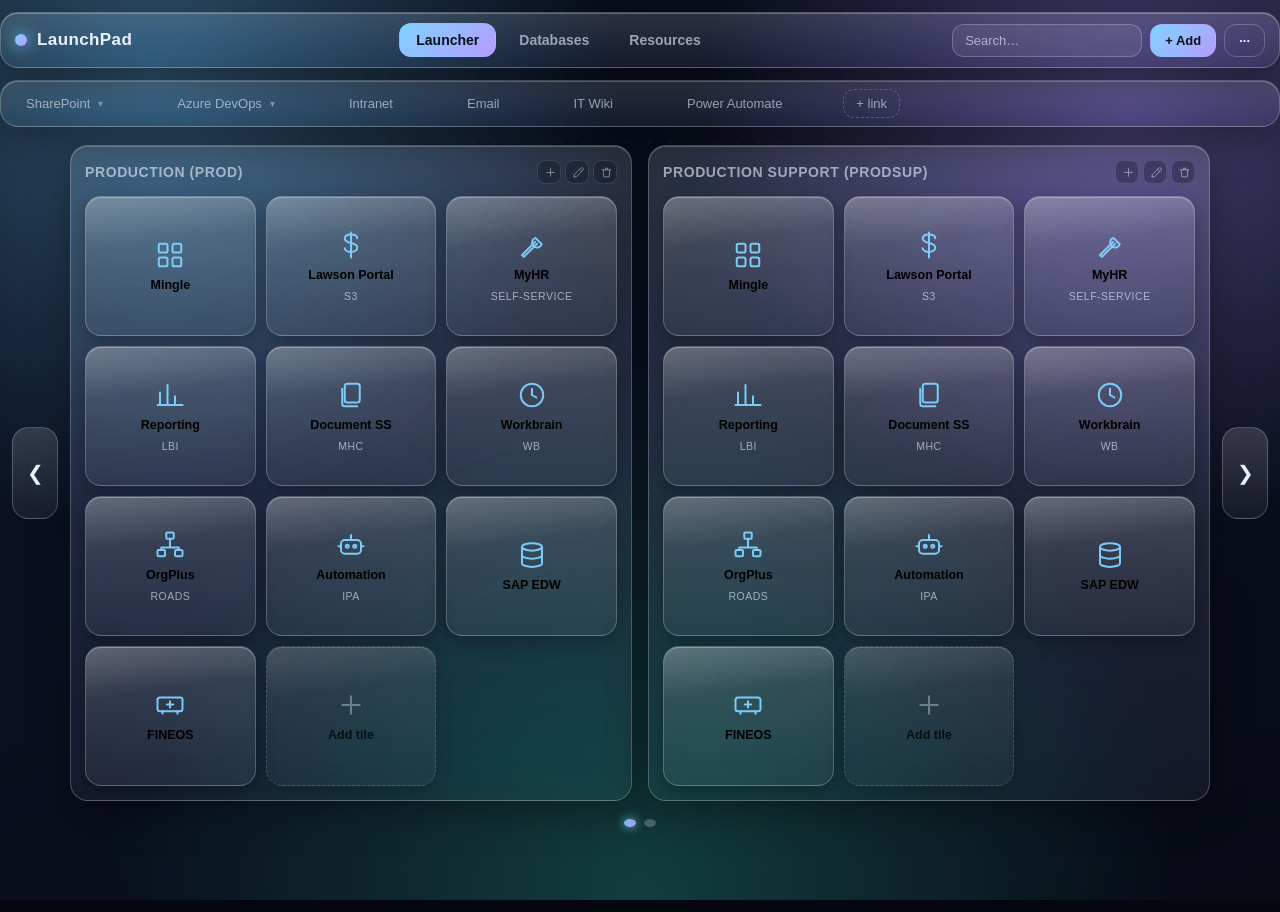
==== launchpad-standalone.html @ 6f6e684c "Fix tile edit moving tiles to PROD; sync state across tabs Co-Authored-By: Jun Hyung Park <thinkdata" ====
<!DOCTYPE html>
<html lang="en">
<head>
<meta charset="utf-8" />
<meta name="viewport" content="width=device-width, initial-scale=1" />
<title>LaunchPad</title>
<style>
/* Aurora — default theme. Every theme below only re-declares these variables. */
:root,
[data-theme="aurora"]{
  --glass: rgba(255,255,255,.10);
  --glass-strong: rgba(255,255,255,.18);
  --stroke: rgba(255,255,255,.22);
  --text: #eaf0ff;
  --muted: rgba(234,240,255,.62);
  --accent: #7fd3ff;
  --accent2: #b79bff;
  --accent-soft: rgba(127,211,255,.18);
  --on-accent: #06121c;
  --page: #05070f;
  --glow-a: rgba(127,211,255,.35);
  --glow-b: rgba(183,155,255,.33);
  --glow-c: rgba(74,255,206,.20);
  --wash: linear-gradient(160deg,#070b16,#0b1020 45%,#070a14);
  --sheen-1: rgba(255,255,255,.15);
  --sheen-2: rgba(255,255,255,.055);
  --sheen-hover: rgba(255,255,255,.26);
  --radius: 18px;
  --shadow: 0 10px 40px rgba(0,0,0,.35);
}

[data-theme="gold"]{
  --glass: rgba(255,226,160,.10);
  --glass-strong: rgba(255,226,160,.18);
  --stroke: rgba(255,214,140,.28);
  --text: #fbf1dc;
  --muted: rgba(251,241,220,.62);
  --accent: #f2c14e;
  --accent2: #d9a01f;
  --accent-soft: rgba(242,193,78,.20);
  --on-accent: #241a05;
  --page: #0d0a04;
  --glow-a: rgba(242,193,78,.22);
  --glow-b: rgba(198,138,26,.20);
  --glow-c: rgba(255,226,160,.10);
  --wash: linear-gradient(160deg,#0b0803,#130e04 45%,#070502);
  --sheen-1: rgba(255,230,175,.17);
  --sheen-2: rgba(255,230,175,.05);
  --sheen-hover: rgba(255,230,175,.30);
}

[data-theme="emerald"]{
  --glass: rgba(255,255,255,.10);
  --glass-strong: rgba(255,255,255,.18);
  --stroke: rgba(180,255,220,.22);
  --text: #e6fff4;
  --muted: rgba(230,255,244,.62);
  --accent: #57e8ae;
  --accent2: #29b6c9;
  --accent-soft: rgba(87,232,174,.18);
  --on-accent: #04150f;
  --page: #040d0a;
  --glow-a: rgba(87,232,174,.30);
  --glow-b: rgba(41,182,201,.28);
  --glow-c: rgba(120,255,214,.16);
  --wash: linear-gradient(160deg,#05130f,#071a17 45%,#040f0c);
}

[data-theme="rose"]{
  --glass: rgba(255,255,255,.10);
  --glass-strong: rgba(255,255,255,.18);
  --stroke: rgba(255,200,215,.24);
  --text: #fdeaf1;
  --muted: rgba(253,234,241,.62);
  --accent: #ff9ec0;
  --accent2: #c07bff;
  --accent-soft: rgba(255,158,192,.18);
  --on-accent: #1d0713;
  --page: #0c050a;
  --glow-a: rgba(255,158,192,.30);
  --glow-b: rgba(192,123,255,.28);
  --glow-c: rgba(255,214,120,.14);
  --wash: linear-gradient(160deg,#150812,#1b0a18 45%,#0e0510);
}

[data-theme="slate"]{
  --glass: rgba(255,255,255,.08);
  --glass-strong: rgba(255,255,255,.14);
  --stroke: rgba(255,255,255,.18);
  --text: #e8ecf2;
  --muted: rgba(232,236,242,.58);
  --accent: #9fb4cc;
  --accent2: #6d86a3;
  --accent-soft: rgba(159,180,204,.18);
  --on-accent: #0b1017;
  --page: #080a0d;
  --glow-a: rgba(159,180,204,.20);
  --glow-b: rgba(109,134,163,.18);
  --glow-c: rgba(255,255,255,.06);
  --wash: linear-gradient(160deg,#0b0e13,#11151c 45%,#090b10);
}

*{box-sizing:border-box}
html,body{height:100%}
body{
  margin:0;
  font-family: "Inter", -apple-system, BlinkMacSystemFont, "Segoe UI", Roboto, Helvetica, Arial, sans-serif;
  color:var(--text);
  background:var(--page);
  -webkit-font-smoothing:antialiased;
}
.bg{
  position:fixed; inset:0; z-index:-1;
  background:
    radial-gradient(60vw 60vw at 12% 8%, var(--glow-a), transparent 60%),
    radial-gradient(55vw 55vw at 88% 12%, var(--glow-b), transparent 60%),
    radial-gradient(70vw 70vw at 50% 100%, var(--glow-c), transparent 60%),
    var(--wash);
  filter:saturate(1.1);
}
.bg::after{
  content:""; position:absolute; inset:0;
  background-image:radial-gradient(rgba(255,255,255,.06) 1px, transparent 1px);
  background-size:22px 22px;
  mask-image:radial-gradient(70% 70% at 50% 40%, #000, transparent);
}

.glass{
  background:linear-gradient(180deg, var(--sheen-1), var(--sheen-2));
  border:1px solid var(--stroke);
  backdrop-filter: blur(22px) saturate(150%);
  -webkit-backdrop-filter: blur(22px) saturate(150%);
  box-shadow: var(--shadow), inset 0 1px 0 rgba(255,255,255,.28);
}

/* Top bar */
.topbar{
  position:sticky; top:12px; z-index:30; /* keeps the ··· menu above the quick links bar */
  margin:12px auto 0; max-width:1360px;
  display:flex; align-items:center; gap:16px;
  padding:10px 14px; border-radius:var(--radius);
}
.brand{display:flex;align-items:center;gap:10px;min-width:150px}
.brand h1{font-size:17px;margin:0;letter-spacing:.4px;font-weight:650}
.dot{width:12px;height:12px;border-radius:50%;
  background:linear-gradient(135deg,var(--accent),var(--accent2));
  box-shadow:0 0 16px var(--accent)}

.tabs{display:flex;gap:6px;flex:1;justify-content:center}
.tab{
  border:1px solid transparent;background:transparent;color:var(--muted);
  padding:8px 16px;border-radius:12px;cursor:pointer;font-size:14px;font-weight:550;
  transition:.2s;
}
.tab:hover{color:var(--text);background:rgba(255,255,255,.08)}
.tab.active{color:var(--on-accent);background:linear-gradient(135deg,var(--accent),var(--accent2));border-color:transparent}

.top-actions{display:flex;align-items:center;gap:8px}
.search{
  width:190px;padding:8px 12px;border-radius:12px;color:var(--text);
  background:rgba(255,255,255,.08);border:1px solid var(--stroke);outline:none;font-size:13px;
}
.search::placeholder{color:var(--muted)}
.search:focus{border-color:var(--accent);box-shadow:0 0 0 3px var(--accent-soft)}

.btn{
  border-radius:12px;padding:8px 14px;cursor:pointer;font-size:13px;font-weight:600;
  border:1px solid var(--stroke);background:rgba(255,255,255,.08);color:var(--text);transition:.18s;
}
.btn:hover{background:rgba(255,255,255,.16);transform:translateY(-1px)}
.btn.primary{background:linear-gradient(135deg,var(--accent),var(--accent2));color:var(--on-accent);border-color:transparent}
.btn.ghost{background:transparent}
.btn.danger:hover{background:rgba(255,105,120,.22);border-color:rgba(255,105,120,.5)}

.menu-wrap{position:relative}
.menu{position:absolute;right:0;top:44px;border-radius:14px;padding:6px;display:flex;flex-direction:column;min-width:190px;z-index:30}
.menu button{background:transparent;border:0;color:var(--text);text-align:left;padding:9px 12px;border-radius:10px;cursor:pointer;font-size:13px}
.menu button:hover{background:rgba(255,255,255,.12)}
.menu-label{font-size:10.5px;letter-spacing:.7px;text-transform:uppercase;color:var(--muted);padding:8px 12px 4px;font-weight:600}
.swatches{display:flex;gap:6px;padding:0 12px 10px;border-bottom:1px solid var(--stroke);margin-bottom:6px}
.swatch{width:26px;height:26px;border-radius:50%;cursor:pointer;padding:0;
  border:2px solid transparent;box-shadow:0 0 0 1px var(--stroke);transition:.18s}
.swatch:hover{transform:scale(1.08)}
.swatch.active{border-color:var(--text);box-shadow:0 0 0 1px var(--text)}

/* Quick links */
.quicklinks{
  max-width:1360px;margin:12px auto 0;padding:8px 12px;border-radius:var(--radius);
  display:flex;gap:6px;flex-wrap:wrap;align-items:center;
  position:relative;z-index:25; /* hover menus must sit above the launcher panels */
}
.qlink{
  display:inline-flex;align-items:center;gap:8px;padding:6px 12px;border-radius:11px;
  color:var(--muted);text-decoration:none;font-size:13px;border:1px solid transparent;transition:.18s;
}
button.qlink{background:transparent;cursor:pointer;font:inherit;font-size:13px;color:var(--muted)}
button.qlink.add{border:1px dashed var(--stroke)}
.qlink:hover{color:var(--text);background:rgba(255,255,255,.12);border-color:var(--stroke)}
.qlink .mini{opacity:0;font-size:11px;transition:.18s}
.qlink:hover .mini{opacity:.8}
.mini{background:transparent;border:0;color:inherit;cursor:pointer;padding:0;display:inline-grid;place-items:center}
.mini svg{width:13px;height:13px}

.qgroup{position:relative}
.qgroup .caret{font-size:10px;opacity:.7}
.qmenu{
  display:none;position:absolute;left:0;top:100%;margin-top:4px;z-index:40;
  min-width:210px;max-height:60vh;overflow:auto;padding:6px;border-radius:14px;
  flex-direction:column;gap:2px;
  background:linear-gradient(180deg, rgba(26,32,54,.96), rgba(16,20,36,.96));
  box-shadow:var(--shadow);
}
.qgroup:hover .qmenu,.qgroup.open .qmenu{display:flex}
.qitem{
  display:flex;align-items:center;gap:8px;width:100%;text-align:left;
  background:transparent;border:0;color:var(--text);font:inherit;font-size:13px;
  padding:8px 10px;border-radius:10px;cursor:pointer;
}
.qitem:hover{background:rgba(255,255,255,.12)}
.qitem-name{flex:1;overflow:hidden;text-overflow:ellipsis;white-space:nowrap}
.qitem .mini{opacity:0}
.qitem:hover .mini{opacity:.8}
.qitem.add{color:var(--muted);border:1px dashed var(--stroke);margin-top:4px;justify-content:center}

main{max-width:1360px;margin:0 auto;padding:18px 12px 60px}
.view.hidden,.hidden{display:none !important}

/* Launcher pager */
.pager{display:flex;align-items:center;gap:12px}
.arrow{
  flex:0 0 auto;width:46px;height:92px;border-radius:16px;cursor:pointer;font-size:20px;
  color:var(--text);border:1px solid var(--stroke);
  background:linear-gradient(180deg,var(--sheen-1),var(--sheen-2));
  backdrop-filter:blur(18px); transition:.18s;
}
.arrow:hover{background:rgba(255,255,255,.2);transform:scale(1.03)}
.pages{flex:1;display:grid;grid-template-columns:repeat(2,minmax(0,1fr));gap:16px}
@media (max-width:900px){.pages{grid-template-columns:1fr}}

.env{border-radius:var(--radius);padding:14px}
.env-head{display:flex;align-items:center;justify-content:space-between;margin-bottom:12px}
.env-head h3{margin:0;font-size:14px;font-weight:650;letter-spacing:.6px;text-transform:uppercase;color:var(--muted)}
.env-actions{display:flex;gap:4px;opacity:.5;transition:.18s}
.env:hover .env-actions{opacity:1}

.tiles{display:grid;grid-template-columns:repeat(3,minmax(0,1fr));gap:10px}
@media (max-width:520px){.tiles{grid-template-columns:repeat(2,minmax(0,1fr))}}
.tile{
  position:relative;aspect-ratio:1/.82;border-radius:16px;cursor:pointer;overflow:hidden;
  display:flex;flex-direction:column;align-items:center;justify-content:center;gap:8px;
  background:linear-gradient(180deg,var(--sheen-1),var(--sheen-2));
  border:1px solid var(--stroke);
  box-shadow:inset 0 1px 0 rgba(255,255,255,.3), 0 6px 18px rgba(0,0,0,.28);
  transition:transform .18s, box-shadow .18s, background .18s;
}
.tile::before{
  content:"";position:absolute;inset:-40% -60% auto -60%;height:70%;
  background:linear-gradient(180deg,rgba(255,255,255,.35),transparent);
  transform:rotate(-8deg);pointer-events:none;
}
.tile:hover{transform:translateY(-3px) scale(1.02);background:linear-gradient(180deg,var(--sheen-hover),var(--sheen-2))}
.tile .glyph{width:30px;height:30px;color:var(--accent);opacity:.95}
.tile .glyph svg{width:100%;height:100%}
.tile.add .glyph{color:var(--muted)}
.tile .label{font-size:12.5px;font-weight:600;text-align:center;padding:0 6px}
.tile .sub{font-size:10.5px;color:var(--muted);letter-spacing:.5px;text-transform:uppercase}
.tile-actions{position:absolute;top:6px;right:6px;display:flex;gap:2px;opacity:0;transition:.18s}
.tile:hover .tile-actions{opacity:1}
.icon-btn{
  width:24px;height:24px;border-radius:8px;display:grid;place-items:center;font-size:12px;cursor:pointer;
  background:rgba(8,12,22,.55);border:1px solid var(--stroke);color:var(--text);
}
.icon-btn svg{width:13px;height:13px}
.icon-btn:hover{background:rgba(8,12,22,.85)}
.tile.add{border-style:dashed;opacity:.65}
.tile.add:hover{opacity:1}

.dots{display:flex;gap:8px;justify-content:center;margin-top:18px}
.pdot{width:8px;height:8px;border-radius:50%;background:rgba(255,255,255,.25);cursor:pointer;border:0}
.pdot.active{background:linear-gradient(135deg,var(--accent),var(--accent2));box-shadow:0 0 10px var(--accent)}

/* Filters */
.filters{display:flex;gap:6px;flex-wrap:wrap;margin-bottom:16px}
.chip{
  padding:7px 14px;border-radius:999px;font-size:12.5px;cursor:pointer;color:var(--muted);
  border:1px solid var(--stroke);background:rgba(255,255,255,.06);transition:.18s;
}
.chip:hover{color:var(--text)}
.chip.active{color:var(--on-accent);background:linear-gradient(135deg,var(--accent),var(--accent2));border-color:transparent}

/* Cards */
.cards{display:grid;grid-template-columns:repeat(auto-fill,minmax(310px,1fr));gap:14px}
.card{border-radius:var(--radius);padding:14px 16px;position:relative;transition:.18s;
  background:linear-gradient(180deg,var(--sheen-1),var(--sheen-2));
  border:1px solid var(--stroke);backdrop-filter:blur(18px);
  box-shadow:inset 0 1px 0 rgba(255,255,255,.25), 0 6px 20px rgba(0,0,0,.25);
}
.card:hover{transform:translateY(-2px);border-color:rgba(255,255,255,.4)}
.card h4{margin:0 0 6px;font-size:15px;font-weight:650;padding-right:64px}
.card .tagrow{display:flex;gap:6px;flex-wrap:wrap;margin-bottom:8px}
/* Tag tints follow the theme accents; the rgba lines are the fallback for browsers without color-mix. */
.tag{font-size:10.5px;letter-spacing:.6px;text-transform:uppercase;padding:3px 9px;border-radius:999px;
  background:rgba(255,255,255,.10);border:1px solid var(--stroke);color:var(--accent);
  background:color-mix(in srgb, var(--accent) 16%, transparent);
  border-color:color-mix(in srgb, var(--accent) 35%, transparent)}
.tag.alt{color:var(--accent2);
  background:color-mix(in srgb, var(--accent2) 16%, transparent);
  border-color:color-mix(in srgb, var(--accent2) 35%, transparent)}
.kv{display:flex;gap:8px;font-size:13px;margin:3px 0;color:var(--muted)}
.kv b{color:var(--text);font-weight:600;min-width:74px;font-size:12px;text-transform:uppercase;letter-spacing:.4px;opacity:.7}
.kv span{word-break:break-all}
.copy{cursor:pointer;border:0;background:transparent;color:var(--accent);font-size:11px;padding:0 4px}
.card a.link{color:var(--accent);text-decoration:none;font-size:13px;word-break:break-all}
.card a.link:hover{text-decoration:underline}
.card .note{font-size:12.5px;color:var(--muted);margin-top:8px;line-height:1.45}

/* Resource cards */
.res-card{padding:0;overflow:hidden;cursor:pointer;display:flex;flex-direction:column}
.res-card .thumb{
  position:relative;aspect-ratio:16/9;overflow:hidden;
  background:linear-gradient(135deg, var(--accent-soft), var(--glass-strong));
  border-bottom:1px solid var(--stroke);
}
.res-card .thumb img{width:100%;height:100%;object-fit:cover;display:block;transition:transform .35s}
.res-card:hover .thumb img{transform:scale(1.04)}
.res-card .thumb.fallback{display:grid;place-items:center}
.res-card .monogram{font-size:40px;font-weight:700;color:rgba(255,255,255,.75);letter-spacing:1px}
.res-card .play{position:absolute;inset:0;display:grid;place-items:center;color:#fff;pointer-events:none}
.res-card .play svg{width:46px;height:46px;filter:drop-shadow(0 2px 8px rgba(0,0,0,.5))}
.res-body{padding:12px 14px 14px}
.res-card h4{margin:0 0 6px;padding-right:0;font-size:14.5px;line-height:1.35;
  display:-webkit-box;-webkit-line-clamp:2;-webkit-box-orient:vertical;overflow:hidden}
.res-card .source{display:flex;align-items:center;gap:6px;font-size:12px;color:var(--muted);margin-bottom:8px}
.res-card .favicon{border-radius:4px;flex:0 0 auto}
.res-card .card-actions{top:10px;right:10px;z-index:2}
.res-card .tagrow{margin-bottom:0}
.card-actions{position:absolute;top:12px;right:12px;display:flex;gap:4px;opacity:0;transition:.18s}
.card:hover .card-actions{opacity:1}
.empty{color:var(--muted);text-align:center;padding:60px 0;font-size:14px}

/* Modal */
.overlay{position:fixed;inset:0;z-index:60;background:rgba(3,6,14,.6);backdrop-filter:blur(6px);
  display:grid;place-items:center;padding:20px}
.modal{width:min(560px,100%);border-radius:22px;max-height:88vh;display:flex;flex-direction:column}
.modal-head{display:flex;align-items:center;justify-content:space-between;padding:16px 18px;border-bottom:1px solid var(--stroke)}
.modal-head h2{margin:0;font-size:16px;font-weight:650}
.modal-body{padding:16px 18px;overflow:auto;display:flex;flex-direction:column;gap:12px}
.modal-foot{display:flex;justify-content:flex-end;gap:8px;padding:14px 18px;border-top:1px solid var(--stroke)}
.field{display:flex;flex-direction:column;gap:6px}
.field label{font-size:11.5px;text-transform:uppercase;letter-spacing:.6px;color:var(--muted);font-weight:600}
.field input,.field select,.field textarea{
  padding:10px 12px;border-radius:12px;border:1px solid var(--stroke);
  background:rgba(255,255,255,.08);color:var(--text);font-size:14px;outline:none;font-family:inherit;
}
.field textarea{min-height:76px;resize:vertical}
.field input:focus,.field select:focus,.field textarea:focus{border-color:var(--accent);box-shadow:0 0 0 3px var(--accent-soft)}
.field select option{background:var(--page)}
.icon-preview{width:34px;height:34px;color:var(--accent);margin-top:2px}
.icon-preview svg{width:100%;height:100%}
.row2{display:grid;grid-template-columns:1fr 1fr;gap:12px}
.hint{font-size:11.5px;color:var(--muted)}

.toast{
  position:fixed;bottom:26px;left:50%;transform:translateX(-50%);
  padding:11px 20px;border-radius:14px;font-size:13px;z-index:80;
  background:rgba(12,18,32,.9);border:1px solid var(--stroke);backdrop-filter:blur(14px);
}

</style>
</head>
<body>
<div class="bg"></div>

<header class="topbar glass">
  <div class="brand">
    <span class="dot"></span>
    <h1>LaunchPad</h1>
  </div>

  <nav class="tabs" id="tabs">
    <button class="tab active" data-view="launcher">Launcher</button>
    <button class="tab" data-view="databases">Databases</button>
    <button class="tab" data-view="resources">Resources</button>
  </nav>

  <div class="top-actions">
    <input id="search" class="search" type="search" placeholder="Search…" autocomplete="off" />
    <button id="addBtn" class="btn primary" title="Add item">+ Add</button>
    <div class="menu-wrap">
      <button id="moreBtn" class="btn ghost" title="More">···</button>
      <div id="moreMenu" class="menu glass hidden">
        <div class="menu-label">Theme</div>
        <div class="swatches" id="themePicker"></div>
        <button data-action="export">Export backup (.json)</button>
        <button data-action="import">Import backup…</button>
        <button data-action="reset">Reset to defaults</button>
      </div>
    </div>
  </div>
</header>

<div class="quicklinks glass" id="quickLinks"></div>

<main>
  <!-- LAUNCHER -->
  <section class="view" id="view-launcher">
    <div class="pager">
      <button class="arrow" id="prevPage" aria-label="Previous page">&#10094;</button>
      <div class="pages" id="pages"></div>
      <button class="arrow" id="nextPage" aria-label="Next page">&#10095;</button>
    </div>
    <div class="dots" id="pageDots"></div>
  </section>

  <!-- DATABASES -->
  <section class="view hidden" id="view-databases">
    <div class="filters" id="dbFilters"></div>
    <div class="cards" id="dbList"></div>
  </section>

  <!-- RESOURCES -->
  <section class="view hidden" id="view-resources">
    <div class="filters" id="resFilters"></div>
    <div class="cards" id="resList"></div>
  </section>
</main>

<!-- Modal -->
<div class="overlay hidden" id="overlay">
  <div class="modal glass" role="dialog" aria-modal="true">
    <div class="modal-head">
      <h2 id="modalTitle">Add item</h2>
      <button class="btn ghost" id="modalClose">&times;</button>
    </div>
    <form id="modalForm" class="modal-body"></form>
    <div class="modal-foot">
      <button class="btn ghost" id="modalCancel" type="button">Cancel</button>
      <button class="btn primary" id="modalSave" type="button">Save</button>
    </div>
  </div>
</div>

<div id="toast" class="toast hidden"></div>
<input type="file" id="importFile" accept="application/json" class="hidden" />

<script>
/* LaunchPad — local-first launcher, database registry and resource library.
   All data lives in localStorage and is never removed unless the user deletes it. */

const STORE_KEY = 'launchpad.v1';
const ENVS_PER_PAGE = 2;

/* Themes are pure CSS variable sets; the swatch colours mirror --accent/--accent2. */
const THEMES = [
  { id: 'aurora',  name: 'Aurora',  colors: ['#7fd3ff', '#b79bff'] },
  { id: 'gold',    name: 'Gold',    colors: ['#f2c14e', '#d9a01f'] },
  { id: 'emerald', name: 'Emerald', colors: ['#57e8ae', '#29b6c9'] },
  { id: 'rose',    name: 'Rose',    colors: ['#ff9ec0', '#c07bff'] },
  { id: 'slate',   name: 'Slate',   colors: ['#9fb4cc', '#6d86a3'] }
];
const DEFAULT_THEME = 'aurora';

const uid = () => Math.random().toString(36).slice(2, 10) + Date.now().toString(36);

/* Inline SVG icon set (stroke = currentColor) so tiles look identical on every OS. */
const SVG = (body) => `<svg viewBox="0 0 24 24" fill="none" stroke="currentColor" stroke-width="1.6" stroke-linecap="round" stroke-linejoin="round">${body}</svg>`;
const ICONS = {
  globe:    SVG('<circle cx="12" cy="12" r="9"/><path d="M3 12h18M12 3c2.5 2.7 2.5 15 0 18-2.5-3-2.5-15.3 0-18z"/>'),
  grid:     SVG('<rect x="3" y="3" width="7" height="7" rx="1.5"/><rect x="14" y="3" width="7" height="7" rx="1.5"/><rect x="3" y="14" width="7" height="7" rx="1.5"/><rect x="14" y="14" width="7" height="7" rx="1.5"/>'),
  money:    SVG('<path d="M12 2v20"/><path d="M17 6.5C17 4.6 14.8 3.5 12 3.5S7 4.7 7 6.8 9.3 9.8 12 10.4s5 1.4 5 3.6-2.2 3.5-5 3.5-5-1.2-5-3"/>'),
  tools:    SVG('<path d="M14.7 6.3a4 4 0 105.1 5.1l-5.1-5.1z"/><path d="M14.5 9.5L4 20l1.5 1.5L16 11"/>'),
  chart:    SVG('<path d="M4 20V10M10 20V4M16 20v-7M22 20H2"/>'),
  docs:     SVG('<rect x="7" y="3" width="12" height="15" rx="2"/><path d="M5 7v12a2 2 0 002 2h10"/>'),
  clock:    SVG('<circle cx="12" cy="12" r="9"/><path d="M12 7v5l3.5 2"/>'),
  org:      SVG('<rect x="9" y="2" width="6" height="5" rx="1"/><rect x="2" y="16" width="6" height="5" rx="1"/><rect x="16" y="16" width="6" height="5" rx="1"/><path d="M12 7v5M5 16v-2h14v2M12 12v2"/>'),
  robot:    SVG('<rect x="4" y="8" width="16" height="11" rx="3"/><path d="M12 4v4M2 13h2M20 13h2"/><circle cx="9" cy="13" r="1.2"/><circle cx="15" cy="13" r="1.2"/>'),
  database: SVG('<ellipse cx="12" cy="5.5" rx="8" ry="3"/><path d="M4 5.5v13c0 1.7 3.6 3 8 3s8-1.3 8-3v-13M4 12c0 1.7 3.6 3 8 3s8-1.3 8-3"/>'),
  health:   SVG('<rect x="2" y="6" width="20" height="11" rx="2"/><path d="M12 9v5M9.5 11.5h5M6 17v2M18 17v2"/>'),
  folder:   SVG('<path d="M3 7a2 2 0 012-2h4l2 2h8a2 2 0 012 2v8a2 2 0 01-2 2H5a2 2 0 01-2-2V7z"/>'),
  book:     SVG('<path d="M4 4.5A2.5 2.5 0 016.5 2H20v18H6.5A2.5 2.5 0 004 22V4.5z"/><path d="M8 7h8M8 11h6"/>'),
  gear:     SVG('<circle cx="12" cy="12" r="3.2"/><path d="M12 2v3M12 19v3M2 12h3M19 12h3M5 5l2 2M17 17l2 2M19 5l-2 2M7 17l-2 2"/>'),
  lock:     SVG('<rect x="4" y="10" width="16" height="11" rx="2"/><path d="M8 10V7a4 4 0 118 0v3"/>'),
  mail:     SVG('<rect x="2" y="5" width="20" height="14" rx="2"/><path d="M3 7l9 6 9-6"/>'),
  cloud:    SVG('<path d="M7 18a4 4 0 010-8 5.5 5.5 0 0110.6-1.4A3.8 3.8 0 0117.5 18H7z"/>'),
  video:    SVG('<rect x="2" y="5" width="14" height="14" rx="3"/><path d="M16 10l6-3v10l-6-3z"/>'),
  search:   SVG('<circle cx="11" cy="11" r="7"/><path d="M20 20l-4-4"/>'),
  link:     SVG('<path d="M10 14a4 4 0 005.7 0l3-3a4 4 0 10-5.7-5.7L11.5 7"/><path d="M14 10a4 4 0 00-5.7 0l-3 3A4 4 0 109 18.7l1.5-1.5"/>')
};
const ICON_NAMES = Object.keys(ICONS);
const UI = {
  edit:  SVG('<path d="M4 20h4L20 8a2.8 2.8 0 10-4-4L4 16v4z"/><path d="M14 6l4 4"/>'),
  trash: SVG('<path d="M4 7h16M10 7V4h4v3M6 7l1 13h10l1-13"/>'),
  open:  SVG('<path d="M14 4h6v6M20 4l-9 9"/><path d="M18 14v5a1 1 0 01-1 1H5a1 1 0 01-1-1V7a1 1 0 011-1h5"/>'),
  plus:  SVG('<path d="M12 5v14M5 12h14"/>'),
  play:  SVG('<circle cx="12" cy="12" r="10" fill="rgba(6,10,20,.55)"/><path d="M10 8.5l6 3.5-6 3.5z" fill="currentColor"/>')
};
const iconHtml = (name) => ICONS[name] || ICONS.globe;

function defaults() {
  const tiles = () => [
    { id: uid(), label: 'Mingle',       sub: '',      icon: 'grid',     url: '' },
    { id: uid(), label: 'Lawson Portal',sub: 'S3',    icon: 'money',    url: '' },
    { id: uid(), label: 'MyHR',         sub: 'Self-Service', icon: 'tools', url: '' },
    { id: uid(), label: 'Reporting',    sub: 'LBI',   icon: 'chart',    url: '' },
    { id: uid(), label: 'Document SS',  sub: 'MHC',   icon: 'docs',     url: '' },
    { id: uid(), label: 'Workbrain',    sub: 'WB',    icon: 'clock',    url: '' },
    { id: uid(), label: 'OrgPlus',      sub: 'Roads', icon: 'org',      url: '' },
    { id: uid(), label: 'Automation',   sub: 'IPA',   icon: 'robot',    url: '' },
    { id: uid(), label: 'SAP EDW',      sub: '',      icon: 'database', url: '' },
    { id: uid(), label: 'FINEOS',       sub: '',      icon: 'health',   url: '' }
  ];
  return {
    quickLinks: [
      { id: uid(), name: 'SharePoint', url: '', items: [
        { id: uid(), name: 'Team site', url: '' },
        { id: uid(), name: 'Finance', url: '' }
      ] },
      { id: uid(), name: 'Azure DevOps', url: '', items: [
        { id: uid(), name: 'Boards', url: '' },
        { id: uid(), name: 'Repos', url: '' },
        { id: uid(), name: 'Pipelines', url: '' }
      ] },
      { id: uid(), name: 'Intranet', url: '', items: [] },
      { id: uid(), name: 'Email', url: '', items: [] },
      { id: uid(), name: 'IT Wiki', url: '', items: [] },
      { id: uid(), name: 'Power Automate', url: '', items: [] }
    ],
    environments: [
      { id: uid(), name: 'Production (PROD)',            short: 'PROD',    tiles: tiles() },
      { id: uid(), name: 'Production Support (PRODSUP)', short: 'PRODSUP', tiles: tiles() },
      { id: uid(), name: 'User Acceptance (UAT)',        short: 'UAT',     tiles: tiles() },
      { id: uid(), name: 'System Integration (SIT)',     short: 'SIT',     tiles: tiles() }
    ],
    databases: [],
    resources: [],
    theme: DEFAULT_THEME
  };
}

let state = load();
let page = 0;
let view = 'launcher';
let dbFilter = 'All';
let resFilter = 'All';
let query = '';

function load() {
  try {
    const raw = localStorage.getItem(STORE_KEY);
    if (!raw) return defaults();
    const data = JSON.parse(raw);
    return {
      quickLinks: (data.quickLinks || []).map(normalizeQuickLink),
      environments: data.environments || [],
      databases: data.databases || [],
      resources: data.resources || [],
      theme: THEMES.some((t) => t.id === data.theme) ? data.theme : DEFAULT_THEME
    };
  } catch (e) {
    console.error('Could not read saved data, starting fresh copy in memory.', e);
    return defaults();
  }
}
function save() {
  localStorage.setItem(STORE_KEY, JSON.stringify(state));
}

/* A quick link is a group: it can open its own URL and/or hold child links. */
function normalizeQuickLink(q) {
  return {
    id: q.id || uid(),
    name: q.name || '',
    url: q.url || '',
    items: (Array.isArray(q.items) ? q.items : []).map((i) => ({ id: i.id || uid(), name: i.name || '', url: i.url || '' }))
  };
}
function findQuickGroup(id) {
  return state.quickLinks.find((g) => g.id === id) || null;
}
function findQuickItem(id) {
  for (const g of state.quickLinks) {
    const it = g.items.find((i) => i.id === id);
    if (it) return { group: g, item: it };
  }
  return null;
}

/* ---------- helpers ---------- */
const $ = (sel) => document.querySelector(sel);
const el = (tag, cls, html) => {
  const n = document.createElement(tag);
  if (cls) n.className = cls;
  if (html != null) n.innerHTML = html;
  return n;
};
const esc = (s) => String(s ?? '').replace(/[&<>"']/g, (c) =>
  ({ '&': '&amp;', '<': '&lt;', '>': '&gt;', '"': '&quot;', "'": '&#39;' }[c]));

function normalizeUrl(u) {
  const s = (u || '').trim();
  if (!s) return '';
  if (/^([a-z]+:)?\/\//i.test(s) || /^(mailto|tel|file):/i.test(s)) return s;
  return 'https://' + s;
}
function openUrl(u) {
  const url = normalizeUrl(u);
  if (!url) return toast('No URL set — use Edit to add one.');
  window.open(url, '_blank', 'noopener');
}
let toastTimer;
function toast(msg) {
  const t = $('#toast');
  t.textContent = msg;
  t.classList.remove('hidden');
  clearTimeout(toastTimer);
  toastTimer = setTimeout(() => t.classList.add('hidden'), 2200);
}
/* ---------- link metadata (derived client-side; no server, no CORS fetches) ---------- */
function parseUrl(u) {
  try { return new URL(normalizeUrl(u)); } catch (e) { return null; }
}
function hostOf(u) {
  return parseUrl(u)?.hostname.replace(/^www\./, '') || '';
}
function youTubeId(u) {
  const p = parseUrl(u);
  if (!p) return '';
  if (/(^|\.)youtu\.be$/.test(p.hostname)) return p.pathname.slice(1).split('/')[0];
  if (/(^|\.)youtube\.com$/.test(p.hostname)) {
    if (p.searchParams.get('v')) return p.searchParams.get('v');
    const m = p.pathname.match(/\/(embed|shorts|live)\/([^/?#]+)/);
    if (m) return m[2];
  }
  return '';
}
function thumbnailFor(r) {
  if (r.thumbnail) return normalizeUrl(r.thumbnail);
  const id = youTubeId(r.url);
  return id ? `https://i.ytimg.com/vi/${encodeURIComponent(id)}/hqdefault.jpg` : '';
}
function faviconCandidates(u) {
  const p = parseUrl(u);
  if (!p) return [];
  return [
    `https://www.google.com/s2/favicons?sz=64&domain=${encodeURIComponent(p.hostname)}`,
    `${p.origin}/favicon.ico`
  ];
}
/* Turns ".../2024/05/tuning-sql-queries?utm=x" into "Tuning Sql Queries". */
function titleFromUrl(u) {
  const p = parseUrl(u);
  if (!p) return '';
  const q = p.searchParams.get('q') || p.searchParams.get('search') || p.searchParams.get('query');
  if (q) return `${hostOf(u)}: ${q}`.slice(0, 90);
  if (youTubeId(u)) return 'YouTube video';
  const slug = p.pathname.split('/').filter(Boolean).pop();
  if (!slug) return hostOf(u);
  const words = decodeURIComponent(slug)
    .replace(/\.(html?|php|aspx?|pdf)$/i, '')
    .replace(/[-_+]+/g, ' ')
    .replace(/\s+/g, ' ')
    .trim();
  if (!words || words.length < 3) return hostOf(u);
  return words.replace(/\b\w/g, (c) => c.toUpperCase()).slice(0, 90);
}

/* YouTube and Vimeo expose CORS-enabled oEmbed, so a real title can be pulled in
   without a backend. Every other site blocks cross-origin reads. */
function oEmbedEndpoint(u) {
  const p = parseUrl(u);
  if (!p) return '';
  const enc = encodeURIComponent(normalizeUrl(u));
  if (youTubeId(u)) return `https://www.youtube.com/oembed?format=json&url=${enc}`;
  if (/(^|\.)vimeo\.com$/.test(p.hostname)) return `https://vimeo.com/api/oembed.json?url=${enc}`;
  return '';
}
async function enrichResource(r) {
  const endpoint = oEmbedEndpoint(r.url);
  if (!endpoint || r.title) return false;
  try {
    const res = await fetch(endpoint);
    if (!res.ok) return false;
    const meta = await res.json();
    if (!meta.title) return false;
    r.title = meta.title;
    if (!r.thumbnail && meta.thumbnail_url) r.thumbnail = meta.thumbnail_url;
    save();
    return true;
  } catch (e) {
    return false; /* offline or blocked — the derived title stays in place */
  }
}

function matches(...parts) {
  if (!query) return true;
  return parts.filter(Boolean).join(' ').toLowerCase().includes(query);
}

/* ---------- theme ---------- */
function applyTheme() {
  document.documentElement.dataset.theme = state.theme || DEFAULT_THEME;
  renderThemePicker();
}
function renderThemePicker() {
  const wrap = $('#themePicker');
  if (!wrap) return;
  wrap.innerHTML = '';
  THEMES.forEach((t) => {
    const b = el('button', 'swatch' + (t.id === state.theme ? ' active' : ''));
    b.type = 'button';
    b.title = t.name;
    b.style.background = `linear-gradient(135deg, ${t.colors[0]}, ${t.colors[1]})`;
    b.addEventListener('click', (e) => {
      e.stopPropagation();
      state.theme = t.id;
      save();
      applyTheme();
    });
    wrap.appendChild(b);
  });
}

/* ---------- rendering ---------- */
function render() {
  renderQuickLinks();
  if (view === 'launcher') renderLauncher();
  if (view === 'databases') renderDatabases();
  if (view === 'resources') renderResources();
}

function renderQuickLinks() {
  const wrap = $('#quickLinks');
  wrap.innerHTML = '';
  state.quickLinks.forEach((g) => wrap.appendChild(quickLinkGroup(g)));
  const add = el('button', 'qlink add', '+ link');
  add.addEventListener('click', () => openModal('quickLink'));
  wrap.appendChild(add);
}

function quickLinkGroup(g) {
  const grp = el('div', 'qgroup');

  const chip = el('button', 'qlink');
  chip.innerHTML = `<span>${esc(g.name)}</span>
    ${g.items.length ? '<span class="caret">&#9662;</span>' : ''}
    <span class="mini" data-a="edit" title="Edit group">${UI.edit}</span>
    <span class="mini" data-a="del" title="Delete group">${UI.trash}</span>`;
  grp.appendChild(chip);

  const menu = el('div', 'qmenu glass');
  g.items.forEach((it) => {
    const row = el('button', 'qitem');
    row.innerHTML = `<span class="qitem-name">${esc(it.name)}</span>
      <span class="mini" data-a="edit-item" data-id="${it.id}" title="Edit">${UI.edit}</span>
      <span class="mini" data-a="del-item" data-id="${it.id}" title="Delete">${UI.trash}</span>`;
    row.dataset.a = 'open-item';
    row.dataset.id = it.id;
    if (it.url) row.title = normalizeUrl(it.url);
    menu.appendChild(row);
  });
  const addItem = el('button', 'qitem add', '+ Add link');
  addItem.dataset.a = 'add-item';
  menu.appendChild(addItem);
  grp.appendChild(menu);

  grp.addEventListener('click', (e) => {
    const hit = e.target.closest('[data-a]');
    const a = hit?.dataset.a;
    if (a === 'edit') return openModal('quickLink', g);
    if (a === 'del') return removeItem('quickLinks', g.id, g.name);
    if (a === 'add-item') return openModal('quickSubLink', null, { parentId: g.id });
    if (a === 'edit-item') return openModal('quickSubLink', findQuickItem(hit.dataset.id)?.item, { parentId: g.id });
    if (a === 'del-item') return removeQuickItem(g, hit.dataset.id);
    if (a === 'open-item') {
      const it = g.items.find((i) => i.id === hit.dataset.id);
      return openUrl(it?.url);
    }
    if (g.url) return openUrl(g.url);
    if (g.items.length) grp.classList.toggle('open');
    else toast('No URL set — use Edit to add one.');
  });
  grp.addEventListener('mouseleave', () => grp.classList.remove('open'));

  return grp;
}

function removeQuickItem(group, id) {
  const it = group.items.find((i) => i.id === id);
  if (!it || !confirm(`Delete "${it.name}" from ${group.name}?`)) return;
  group.items = group.items.filter((i) => i.id !== id);
  save(); renderQuickLinks(); toast('Deleted');
}

function pageCount() {
  return Math.max(1, Math.ceil(state.environments.length / ENVS_PER_PAGE));
}
function turnPage(step) {
  const n = pageCount();
  page = ((page + step) % n + n) % n; // wraps in both directions, endlessly
  renderLauncher();
}

function renderLauncher() {
  const total = pageCount();
  if (page >= total) page = 0;
  const pages = $('#pages');
  pages.innerHTML = '';

  const slice = state.environments.slice(page * ENVS_PER_PAGE, page * ENVS_PER_PAGE + ENVS_PER_PAGE);
  if (!slice.length) {
    pages.appendChild(el('div', 'empty', 'No environments yet — use + Add → Environment.'));
  }
  slice.forEach((env) => pages.appendChild(envPanel(env)));

  const dots = $('#pageDots');
  dots.innerHTML = '';
  for (let i = 0; i < total; i++) {
    const d = el('button', 'pdot' + (i === page ? ' active' : ''));
    d.title = 'Page ' + (i + 1);
    d.addEventListener('click', () => { page = i; renderLauncher(); });
    dots.appendChild(d);
  }
}

function envPanel(env) {
  const panel = el('section', 'env glass');
  const head = el('div', 'env-head');
  head.appendChild(el('h3', null, esc(env.name)));
  const acts = el('div', 'env-actions');
  acts.innerHTML = `<button class="icon-btn" data-a="add" title="Add tile">${UI.plus}</button>
    <button class="icon-btn" data-a="edit" title="Edit environment">${UI.edit}</button>
    <button class="icon-btn" data-a="del" title="Delete environment">${UI.trash}</button>`;
  acts.addEventListener('click', (e) => {
    const a = e.target.closest('button')?.dataset.a;
    if (a === 'add') openModal('tile', null, { envId: env.id });
    if (a === 'edit') openModal('environment', env);
    if (a === 'del') removeEnvironment(env);
  });
  head.appendChild(acts);
  panel.appendChild(head);

  const grid = el('div', 'tiles');
  env.tiles.filter((t) => matches(t.label, t.sub, t.url, env.name)).forEach((t) => {
    const tile = el('button', 'tile');
    tile.innerHTML = `
      <div class="tile-actions">
        <span class="icon-btn" data-a="edit" title="Edit">${UI.edit}</span>
        <span class="icon-btn" data-a="del" title="Delete">${UI.trash}</span>
      </div>
      <div class="glyph">${iconHtml(t.icon)}</div>
      <div class="label">${esc(t.label)}</div>
      ${t.sub ? `<div class="sub">${esc(t.sub)}</div>` : ''}`;
    tile.addEventListener('click', (e) => {
      const a = e.target.closest('[data-a]')?.dataset.a;
      if (a === 'edit') return openModal('tile', t, { envId: env.id });
      if (a === 'del') return removeTile(env, t);
      openUrl(t.url);
    });
    grid.appendChild(tile);
  });
  const add = el('button', 'tile add', `<div class="glyph">${UI.plus}</div><div class="label">Add tile</div>`);
  add.addEventListener('click', () => openModal('tile', null, { envId: env.id }));
  grid.appendChild(add);

  panel.appendChild(grid);
  return panel;
}

function renderFilters(node, values, current, onPick) {
  node.innerHTML = '';
  ['All', ...values].forEach((v) => {
    const c = el('button', 'chip' + (v === current ? ' active' : ''), esc(v));
    c.addEventListener('click', () => onPick(v));
    node.appendChild(c);
  });
}

function renderDatabases() {
  const envNames = [...new Set(state.databases.map((d) => d.env).filter(Boolean))].sort();
  renderFilters($('#dbFilters'), envNames, dbFilter, (v) => { dbFilter = v; renderDatabases(); });

  const list = $('#dbList');
  list.innerHTML = '';
  const items = state.databases
    .filter((d) => dbFilter === 'All' || d.env === dbFilter)
    .filter((d) => matches(d.name, d.env, d.server, d.database, d.system, d.notes));

  if (!items.length) {
    list.appendChild(el('div', 'empty', 'No database entries yet — use + Add → Database.'));
    return;
  }
  items.forEach((d) => {
    const card = el('article', 'card');
    card.innerHTML = `
      <div class="card-actions">
        <button class="icon-btn" data-a="edit" title="Edit">${UI.edit}</button>
        <button class="icon-btn" data-a="del" title="Delete">${UI.trash}</button>
      </div>
      <h4>${esc(d.name || d.database || 'Untitled')}</h4>
      <div class="tagrow">
        ${d.env ? `<span class="tag">${esc(d.env)}</span>` : ''}
        ${d.system ? `<span class="tag alt">${esc(d.system)}</span>` : ''}
      </div>
      <div class="kv"><b>Server</b><span>${esc(d.server || '—')}</span>
        ${d.server ? `<button class="copy" data-copy="${esc(d.server)}">copy</button>` : ''}</div>
      <div class="kv"><b>Database</b><span>${esc(d.database || '—')}</span>
        ${d.database ? `<button class="copy" data-copy="${esc(d.database)}">copy</button>` : ''}</div>
      ${d.port ? `<div class="kv"><b>Port</b><span>${esc(d.port)}</span></div>` : ''}
      ${d.username ? `<div class="kv"><b>User</b><span>${esc(d.username)}</span></div>` : ''}
      ${d.notes ? `<div class="note">${esc(d.notes)}</div>` : ''}`;
    card.addEventListener('click', (e) => {
      const btn = e.target.closest('button');
      if (!btn) return;
      if (btn.dataset.copy != null) return copyText(btn.dataset.copy);
      if (btn.dataset.a === 'edit') return openModal('database', d);
      if (btn.dataset.a === 'del') return removeItem('databases', d.id, d.name || d.database);
    });
    list.appendChild(card);
  });
}

function renderResources() {
  const cats = [...new Set(state.resources.map((r) => r.category).filter(Boolean))].sort();
  renderFilters($('#resFilters'), cats, resFilter, (v) => { resFilter = v; renderResources(); });

  const list = $('#resList');
  list.innerHTML = '';
  const items = state.resources
    .filter((r) => resFilter === 'All' || r.category === resFilter)
    .filter((r) => matches(r.title, r.url, r.category, r.notes, r.tags));

  if (!items.length) {
    list.appendChild(el('div', 'empty', 'No resources yet — use + Add → Resource.'));
    return;
  }
  items.forEach((r) => {
    list.appendChild(resourceCard(r));
    if (!r.title && oEmbedEndpoint(r.url)) {
      enrichResource(r).then((ok) => { if (ok && view === 'resources') renderResources(); });
    }
  });
}

function resourceCard(r) {
  const host = hostOf(r.url);
  const title = r.title || titleFromUrl(r.url) || host || 'Untitled';
  const thumb = thumbnailFor(r);
  const isVideo = !!youTubeId(r.url);

  const card = el('article', 'card res-card');
  card.innerHTML = `
    <div class="card-actions">
      <button class="icon-btn" data-a="open" title="Open">${UI.open}</button>
      <button class="icon-btn" data-a="edit" title="Edit">${UI.edit}</button>
      <button class="icon-btn" data-a="del" title="Delete">${UI.trash}</button>
    </div>
    <div class="thumb ${thumb ? '' : 'fallback'}">
      ${thumb ? `<img alt="" src="${esc(thumb)}">` : `<div class="monogram">${esc((host || '?')[0].toUpperCase())}</div>`}
      ${isVideo ? `<span class="play">${UI.play}</span>` : ''}
    </div>
    <div class="res-body">
      <h4 title="${esc(normalizeUrl(r.url))}">${esc(title)}</h4>
      <div class="source"><img class="favicon" alt="" width="16" height="16"><span>${esc(host || 'link')}</span></div>
      <div class="tagrow">
        ${r.category ? `<span class="tag alt">${esc(r.category)}</span>` : ''}
        ${(r.tags || '').split(',').map((t) => t.trim()).filter(Boolean)
          .map((t) => `<span class="tag">${esc(t)}</span>`).join('')}
      </div>
      ${r.notes ? `<div class="note">${esc(r.notes)}</div>` : ''}
    </div>`;

  const img = card.querySelector('.thumb img');
  if (img) img.addEventListener('error', () => {
    const box = card.querySelector('.thumb');
    box.classList.add('fallback');
    box.innerHTML = `<div class="monogram">${esc((host || '?')[0].toUpperCase())}</div>`;
  });

  const fav = card.querySelector('.favicon');
  const sources = faviconCandidates(r.url);
  let attempt = 0;
  const tryFavicon = () => {
    if (attempt >= sources.length) { fav.remove(); return; }
    fav.src = sources[attempt++];
  };
  fav.addEventListener('error', tryFavicon);
  tryFavicon();

  card.addEventListener('click', (e) => {
    const a = e.target.closest('button')?.dataset.a;
    if (a === 'edit') return openModal('resource', r);
    if (a === 'del') return removeItem('resources', r.id, r.title || title);
    openUrl(r.url);
  });
  return card;
}

function copyText(text) {
  navigator.clipboard?.writeText(text).then(() => toast('Copied: ' + text)).catch(() => toast('Copy failed'));
}

/* ---------- mutations (deletes always ask first) ---------- */
function removeItem(collection, id, label) {
  if (!confirm(`Delete "${label || 'this item'}"? This cannot be undone.`)) return;
  state[collection] = state[collection].filter((x) => x.id !== id);
  save(); render(); toast('Deleted');
}
function removeTile(env, tile) {
  if (!confirm(`Delete tile "${tile.label}" from ${env.name}?`)) return;
  env.tiles = env.tiles.filter((t) => t.id !== tile.id);
  save(); renderLauncher(); toast('Deleted');
}
function removeEnvironment(env) {
  if (!confirm(`Delete environment "${env.name}" and its ${env.tiles.length} tiles?`)) return;
  state.environments = state.environments.filter((e) => e.id !== env.id);
  save(); renderLauncher(); toast('Deleted');
}

/* ---------- modal ---------- */
const SCHEMAS = {
  tile: {
    title: 'Launcher tile',
    fields: [
      { k: 'envId', label: 'Environment', type: 'select', options: () => state.environments.map((e) => ({ v: e.id, t: e.name })), required: true },
      { k: 'label', label: 'Name', required: true, placeholder: 'Lawson Portal' },
      { k: 'sub', label: 'Subtitle', placeholder: 'S3' },
      { k: 'icon', label: 'Icon', type: 'icon' },
      { k: 'url', label: 'URL', placeholder: 'https://…', full: true }
    ]
  },
  environment: {
    title: 'Environment',
    fields: [
      { k: 'name', label: 'Name', required: true, placeholder: 'Production (PROD)' },
      { k: 'short', label: 'Short code', placeholder: 'PROD' }
    ]
  },
  quickLink: {
    title: 'Quick link group',
    fields: [
      { k: 'name', label: 'Name', required: true, placeholder: 'SharePoint' },
      { k: 'url', label: 'URL', placeholder: 'Optional — leave blank for a hover menu only', full: true }
    ]
  },
  quickSubLink: {
    title: 'Link in a group',
    fields: [
      { k: 'parentId', label: 'Group', type: 'select', options: () => state.quickLinks.map((g) => ({ v: g.id, t: g.name })), required: true },
      { k: 'name', label: 'Name', required: true, placeholder: 'Finance SharePoint' },
      { k: 'url', label: 'URL', required: true, placeholder: 'https://…', full: true }
    ]
  },
  database: {
    title: 'Database',
    fields: [
      { k: 'name', label: 'Display name', required: true, placeholder: 'Lawson S3 — PROD' },
      { k: 'env', label: 'Environment', type: 'datalist', options: () => ['PROD', 'PRODSUP', 'UAT', 'SIT'] },
      { k: 'system', label: 'System', type: 'datalist', options: () => [...new Set(state.databases.map((d) => d.system).filter(Boolean))] },
      { k: 'server', label: 'Database server', required: true, placeholder: 'sqlprod01.corp.local' },
      { k: 'database', label: 'Database name', required: true, placeholder: 'LAWSONDB' },
      { k: 'port', label: 'Port', placeholder: '1433' },
      { k: 'username', label: 'Username', placeholder: 'optional' },
      { k: 'notes', label: 'Notes', type: 'textarea', full: true }
    ]
  },
  resource: {
    title: 'Resource',
    fields: [
      { k: 'url', label: 'URL', required: true, placeholder: 'https://…', full: true },
      { k: 'title', label: 'Title', placeholder: 'Left blank → derived from the link' },
      { k: 'thumbnail', label: 'Thumbnail URL', placeholder: 'Optional — YouTube links fill this automatically' },
      { k: 'category', label: 'Category', type: 'datalist', options: () => [...new Set(['Blog', 'Video', 'Docs', 'SharePoint', 'Tool', ...state.resources.map((r) => r.category).filter(Boolean)])] },
      { k: 'tags', label: 'Tags (comma separated)', placeholder: 'sql, performance' },
      { k: 'notes', label: 'Notes', type: 'textarea', full: true }
    ]
  }
};

let modalCtx = null; // { kind, item, extra }

function openModal(kind, item = null, extra = {}) {
  if (!kind) return;
  modalCtx = { kind, item, extra };
  const schema = SCHEMAS[kind];
  $('#modalTitle').textContent = (item ? 'Edit ' : 'Add ') + schema.title.toLowerCase();

  const form = $('#modalForm');
  form.innerHTML = '';

  if (!item && kind === 'chooser') return;

  schema.fields.forEach((f) => {
    const wrap = el('div', 'field');
    wrap.appendChild(el('label', null, esc(f.label) + (f.required ? ' *' : '')));
    let input;
    const value = item?.[f.k] ?? extra[f.k] ?? '';

    if (f.type === 'select') {
      input = el('select');
      f.options().forEach((o) => {
        const opt = el('option', null, esc(o.t));
        opt.value = o.v;
        input.appendChild(opt);
      });
      input.value = value || (f.options()[0]?.v ?? '');
    } else if (f.type === 'textarea') {
      input = el('textarea');
      input.value = value;
    } else if (f.type === 'icon') {
      input = el('select');
      ICON_NAMES.forEach((g) => {
        const opt = el('option', null, g);
        opt.value = g;
        input.appendChild(opt);
      });
      input.value = value || 'globe';
      const preview = el('div', 'icon-preview');
      preview.innerHTML = iconHtml(input.value);
      input.addEventListener('change', () => { preview.innerHTML = iconHtml(input.value); });
      wrap.appendChild(preview);
    } else if (f.type === 'datalist') {
      input = el('input');
      input.value = value;
      const listId = 'dl-' + f.k;
      input.setAttribute('list', listId);
      const dl = el('datalist');
      dl.id = listId;
      f.options().forEach((o) => {
        const opt = el('option');
        opt.value = o;
        dl.appendChild(opt);
      });
      wrap.appendChild(dl);
    } else {
      input = el('input');
      input.value = value;
    }
    if (f.placeholder) input.placeholder = f.placeholder;
    input.dataset.key = f.k;
    wrap.appendChild(input);
    form.appendChild(wrap);
  });

  $('#overlay').classList.remove('hidden');
  form.querySelector('input,select,textarea')?.focus();
}

function openChooser() {
  modalCtx = { kind: 'chooser' };
  $('#modalTitle').textContent = 'What do you want to add?';
  const form = $('#modalForm');
  form.innerHTML = '';
  const opts = [
    ['tile', 'Launcher tile', 'A button inside an environment'],
    ['environment', 'Environment', 'A new environment page panel (PROD, UAT, …)'],
    ['quickLink', 'Quick link group', 'Top bar entry: SharePoint, Azure DevOps, Intranet…'],
    ['quickSubLink', 'Link in a group', 'One site inside a top bar hover menu'],
    ['database', 'Database', 'Server + database name per environment'],
    ['resource', 'Resource', 'Blog post, YouTube video, docs…']
  ];
  opts.forEach(([kind, title, desc]) => {
    const b = el('button', 'btn', `<div style="text-align:left"><div>${title}</div><div class="hint">${desc}</div></div>`);
    b.type = 'button';
    b.style.padding = '12px 14px';
    b.addEventListener('click', () => openModal(kind, null, kind === 'tile' ? { envId: state.environments[page * ENVS_PER_PAGE]?.id } : {}));
    form.appendChild(b);
  });
  $('#overlay').classList.remove('hidden');
}

function closeModal() {
  $('#overlay').classList.add('hidden');
  modalCtx = null;
}

function saveModal() {
  if (!modalCtx || modalCtx.kind === 'chooser') return closeModal();
  const { kind, item } = modalCtx;
  const schema = SCHEMAS[kind];
  const values = {};
  $('#modalForm').querySelectorAll('[data-key]').forEach((i) => { values[i.dataset.key] = i.value.trim(); });

  for (const f of schema.fields) {
    if (f.required && !values[f.k]) return toast(f.label + ' is required');
  }

  if (kind === 'tile') {
    const targetEnv = state.environments.find((e) => e.id === values.envId);
    if (!targetEnv) return toast('Pick an environment');
    if (item) {
      const owner = state.environments.find((e) => e.tiles.some((t) => t.id === item.id));
      if (owner && owner !== targetEnv) owner.tiles = owner.tiles.filter((t) => t.id !== item.id);
      Object.assign(item, { label: values.label, sub: values.sub, icon: values.icon, url: values.url });
      if (owner !== targetEnv && !targetEnv.tiles.includes(item)) targetEnv.tiles.push(item);
    } else {
      targetEnv.tiles.push({ id: uid(), label: values.label, sub: values.sub, icon: values.icon, url: values.url });
    }
  } else if (kind === 'quickLink') {
    if (item) Object.assign(item, { name: values.name, url: values.url });
    else state.quickLinks.push(normalizeQuickLink({ name: values.name, url: values.url }));
  } else if (kind === 'quickSubLink') {
    const target = findQuickGroup(values.parentId);
    if (!target) return toast('Pick a group');
    if (item) {
      const owner = findQuickItem(item.id)?.group;
      if (owner && owner !== target) owner.items = owner.items.filter((i) => i.id !== item.id);
      Object.assign(item, { name: values.name, url: values.url });
      if (!target.items.includes(item)) target.items.push(item);
    } else {
      target.items.push({ id: uid(), name: values.name, url: values.url });
    }
  } else if (kind === 'environment') {
    if (item) Object.assign(item, { name: values.name, short: values.short });
    else state.environments.push({ id: uid(), name: values.name, short: values.short, tiles: [] });
  } else {
    const key = { database: 'databases', resource: 'resources' }[kind];
    if (item) Object.assign(item, values);
    else state[key].push({ id: uid(), ...values });
  }

  save();
  closeModal();
  render();
  toast('Saved');
}

/* ---------- backup ---------- */
function exportData() {
  const blob = new Blob([JSON.stringify(state, null, 2)], { type: 'application/json' });
  const a = el('a');
  a.href = URL.createObjectURL(blob);
  a.download = `launchpad-backup-${new Date().toISOString().slice(0, 10)}.json`;
  a.click();
  URL.revokeObjectURL(a.href);
}
function importData(file) {
  const reader = new FileReader();
  reader.onload = () => {
    try {
      const data = JSON.parse(reader.result);
      state = {
        quickLinks: (data.quickLinks || []).map(normalizeQuickLink),
        environments: data.environments || [],
        databases: data.databases || [],
        resources: data.resources || [],
        theme: THEMES.some((t) => t.id === data.theme) ? data.theme : state.theme
      };
      page = 0;
      applyTheme();
      save(); render(); toast('Backup imported');
    } catch (e) {
      toast('That file is not a valid backup');
    }
  };
  reader.readAsText(file);
}

/* ---------- wiring ---------- */
$('#tabs').addEventListener('click', (e) => {
  const b = e.target.closest('.tab');
  if (!b) return;
  view = b.dataset.view;
  document.querySelectorAll('.tab').forEach((t) => t.classList.toggle('active', t === b));
  document.querySelectorAll('.view').forEach((v) => v.classList.toggle('hidden', v.id !== 'view-' + view));
  render();
});
$('#prevPage').addEventListener('click', () => turnPage(-1));
$('#nextPage').addEventListener('click', () => turnPage(1));
$('#addBtn').addEventListener('click', () => {
  if (view === 'databases') return openModal('database');
  if (view === 'resources') return openModal('resource');
  openChooser();
});
$('#search').addEventListener('input', (e) => { query = e.target.value.trim().toLowerCase(); render(); });
$('#modalClose').addEventListener('click', closeModal);
$('#modalCancel').addEventListener('click', closeModal);
$('#modalSave').addEventListener('click', saveModal);
$('#modalForm').addEventListener('submit', (e) => { e.preventDefault(); saveModal(); });
$('#modalForm').addEventListener('keydown', (e) => {
  if (e.key === 'Enter' && e.target.tagName !== 'TEXTAREA') { e.preventDefault(); saveModal(); }
});
$('#overlay').addEventListener('mousedown', (e) => { if (e.target.id === 'overlay') closeModal(); });
document.addEventListener('keydown', (e) => {
  if (e.key === 'Escape') { closeModal(); $('#moreMenu').classList.add('hidden'); }
  if (view === 'launcher' && !modalCtx && document.activeElement !== $('#search')) {
    if (e.key === 'ArrowLeft') turnPage(-1);
    if (e.key === 'ArrowRight') turnPage(1);
  }
});
$('#moreBtn').addEventListener('click', (e) => {
  e.stopPropagation();
  $('#moreMenu').classList.toggle('hidden');
});
document.addEventListener('click', () => $('#moreMenu').classList.add('hidden'));
$('#moreMenu').addEventListener('click', (e) => {
  const a = e.target.closest('button')?.dataset.action;
  if (a === 'export') exportData();
  if (a === 'import') $('#importFile').click();
  if (a === 'reset') {
    if (confirm('Replace everything with the default layout? Export a backup first if unsure.')) {
      const theme = state.theme;
      state = defaults(); state.theme = theme; page = 0; save(); applyTheme(); render();
    }
  }
});
$('#importFile').addEventListener('change', (e) => {
  if (e.target.files[0]) importData(e.target.files[0]);
  e.target.value = '';
});

/* Another tab saving the same app must not be overwritten by this tab's stale copy. */
window.addEventListener('storage', (e) => {
  if (e.key !== STORE_KEY) return;
  state = load();
  applyTheme();
  render();
});

applyTheme();
save();
render();

</script>
</body>
</html>
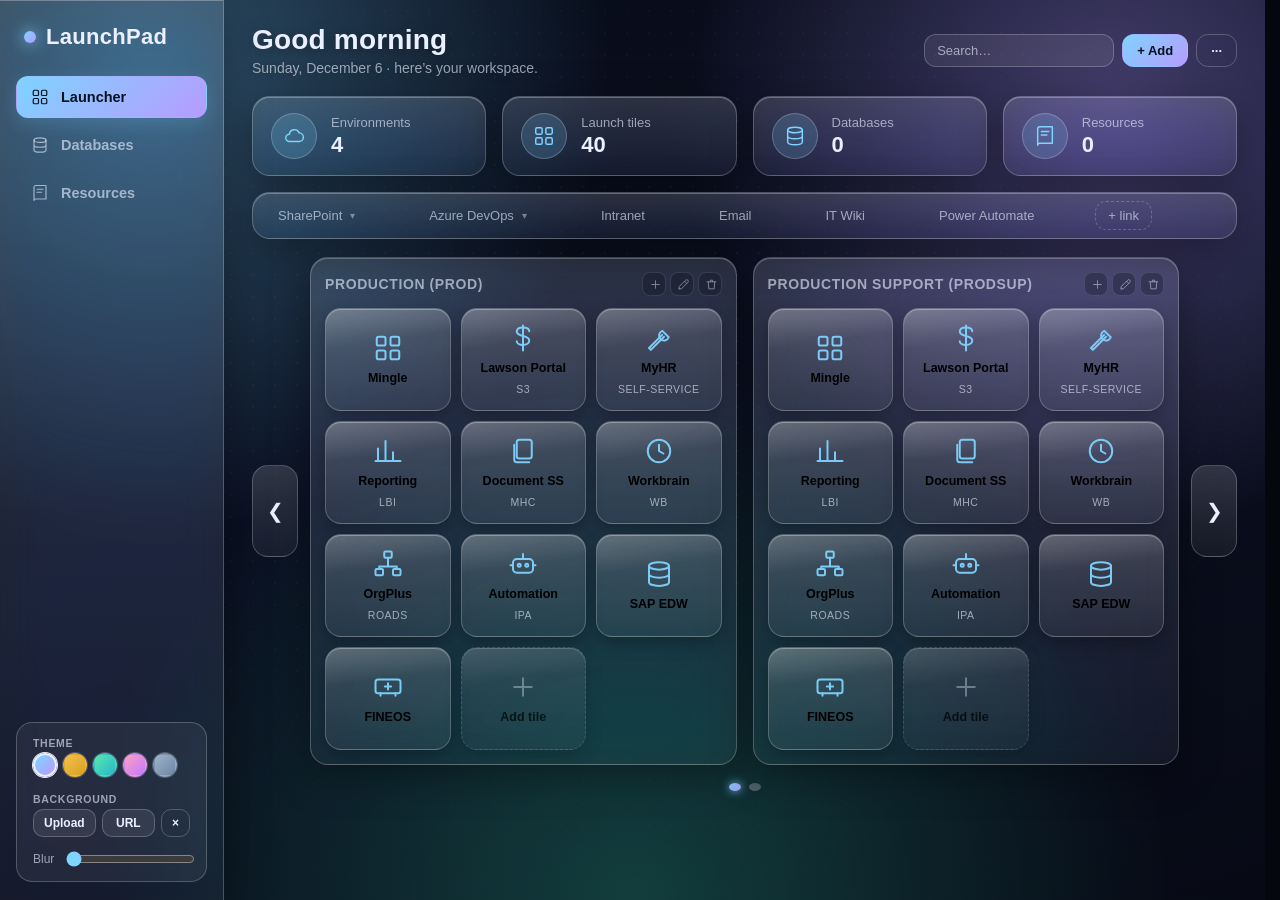
==== commit 7f7864f7: "Sidebar dashboard layout with custom background photo and frosted panels Co-Authored-By: Jun Hyung P" ====
--- a/launchpad-standalone.html
+++ b/launchpad-standalone.html
@@ -102,6 +102,7 @@
 
 *{box-sizing:border-box}
 html,body{height:100%}
+html{scrollbar-gutter:stable}
 body{
   margin:0;
   font-family: "Inter", -apple-system, BlinkMacSystemFont, "Segoe UI", Roboto, Helvetica, Arial, sans-serif;
@@ -125,6 +126,29 @@
   mask-image:radial-gradient(70% 70% at 50% 40%, #000, transparent);
 }
 
+/* Custom background photo: panels stay frosted so the photo shows through as soft colour. */
+body.has-image .bg{
+  background:var(--bg-image) center/cover no-repeat;
+  filter:blur(var(--bg-blur,0px)) saturate(1.05);
+  transform:scale(1.06);
+}
+body.has-image .bg::after{
+  background-image:none; mask-image:none; -webkit-mask-image:none;
+  background:linear-gradient(180deg, rgba(0,0,0,.22), rgba(0,0,0,.42));
+}
+body.has-image .glass{
+  background:linear-gradient(180deg, rgba(14,18,30,.46), rgba(14,18,30,.32));
+  background:linear-gradient(180deg,
+    color-mix(in srgb, var(--page) 48%, transparent),
+    color-mix(in srgb, var(--page) 32%, transparent));
+}
+body.has-image .tile{background:linear-gradient(180deg, rgba(255,255,255,.10), rgba(255,255,255,.03))}
+body.has-image .tile:hover{background:linear-gradient(180deg, rgba(255,255,255,.20), rgba(255,255,255,.06))}
+body.has-image .card,body.has-image .arrow{
+  background:color-mix(in srgb, var(--page) 44%, transparent);
+  backdrop-filter:blur(22px) saturate(150%); -webkit-backdrop-filter:blur(22px) saturate(150%);
+}
+
 .glass{
   background:linear-gradient(180deg, var(--sheen-1), var(--sheen-2));
   border:1px solid var(--stroke);
@@ -133,27 +157,63 @@
   box-shadow: var(--shadow), inset 0 1px 0 rgba(255,255,255,.28);
 }
 
-/* Top bar */
-.topbar{
-  position:sticky; top:12px; z-index:30; /* keeps the ··· menu above the quick links bar */
-  margin:12px auto 0; max-width:1360px;
-  display:flex; align-items:center; gap:16px;
-  padding:10px 14px; border-radius:var(--radius);
-}
-.brand{display:flex;align-items:center;gap:10px;min-width:150px}
-.brand h1{font-size:17px;margin:0;letter-spacing:.4px;font-weight:650}
+/* Layout: sidebar + content */
+.shell{display:flex;min-height:100vh}
+.sidebar{
+  position:sticky; top:0; height:100vh; z-index:35;
+  width:224px; flex:0 0 224px; padding:24px 16px 18px;
+  display:flex; flex-direction:column; gap:26px;
+  border-radius:0; border-width:0 1px 0 0;
+}
+.content{flex:1;min-width:0;padding:24px 28px 60px}
+
+.brand{display:flex;align-items:center;gap:10px;padding:0 8px}
+.brand h1{font-size:22px;margin:0;letter-spacing:.3px;font-weight:700}
 .dot{width:12px;height:12px;border-radius:50%;
   background:linear-gradient(135deg,var(--accent),var(--accent2));
   box-shadow:0 0 16px var(--accent)}
 
-.tabs{display:flex;gap:6px;flex:1;justify-content:center}
+.tabs{display:flex;flex-direction:column;gap:6px}
 .tab{
+  display:flex;align-items:center;gap:12px;text-align:left;
   border:1px solid transparent;background:transparent;color:var(--muted);
-  padding:8px 16px;border-radius:12px;cursor:pointer;font-size:14px;font-weight:550;
-  transition:.2s;
-}
+  padding:11px 14px;border-radius:12px;cursor:pointer;font-size:14.5px;font-weight:550;
+  font-family:inherit;transition:.2s;
+}
+.tab-ic{width:18px;height:18px;display:inline-grid}
+.tab-ic svg{width:100%;height:100%}
 .tab:hover{color:var(--text);background:rgba(255,255,255,.08)}
-.tab.active{color:var(--on-accent);background:linear-gradient(135deg,var(--accent),var(--accent2));border-color:transparent}
+.tab.active{color:var(--on-accent);background:linear-gradient(135deg,var(--accent),var(--accent2));border-color:transparent;
+  box-shadow:0 6px 18px var(--accent-soft)}
+
+.appearance{
+  margin-top:auto;padding:6px 4px 12px;border-radius:16px;
+  background:rgba(255,255,255,.06);border:1px solid var(--stroke);
+}
+.bg-actions{display:flex;gap:6px;padding:0 12px 6px}
+.btn.small{padding:6px 10px;font-size:12px;border-radius:10px}
+.bg-actions .btn:not(.ghost){flex:1}
+.slider{display:flex;align-items:center;gap:10px;padding:6px 12px 0;font-size:12px;color:var(--muted)}
+.slider input{flex:1;accent-color:var(--accent)}
+
+/* Header */
+.topbar{
+  position:relative; z-index:30; /* keeps the ··· menu above the quick links bar */
+  display:flex; align-items:center; justify-content:space-between; gap:16px;
+}
+.greeting h2{margin:0;font-size:28px;font-weight:700;letter-spacing:.2px;text-shadow:0 2px 14px rgba(0,0,0,.35)}
+.greeting p{margin:4px 0 0;color:var(--muted);font-size:14px;text-shadow:0 1px 8px rgba(0,0,0,.35)}
+
+/* Summary cards */
+.stats{display:grid;grid-template-columns:repeat(4,minmax(0,1fr));gap:16px;margin-top:20px}
+.stat{display:flex;align-items:center;gap:14px;padding:16px 18px;border-radius:var(--radius);cursor:pointer;
+  text-align:left;color:var(--text);font-family:inherit;transition:transform .18s}
+.stat:hover{transform:translateY(-2px)}
+.stat .ic{width:46px;height:46px;flex:0 0 46px;border-radius:50%;display:grid;place-items:center;
+  color:var(--accent);background:var(--accent-soft);border:1px solid var(--stroke)}
+.stat .ic svg{width:22px;height:22px}
+.stat .k{display:block;font-size:13px;color:var(--muted)}
+.stat .v{display:block;font-size:22px;font-weight:700;margin-top:2px}
 
 .top-actions{display:flex;align-items:center;gap:8px}
 .search{
@@ -177,15 +237,15 @@
 .menu button{background:transparent;border:0;color:var(--text);text-align:left;padding:9px 12px;border-radius:10px;cursor:pointer;font-size:13px}
 .menu button:hover{background:rgba(255,255,255,.12)}
 .menu-label{font-size:10.5px;letter-spacing:.7px;text-transform:uppercase;color:var(--muted);padding:8px 12px 4px;font-weight:600}
-.swatches{display:flex;gap:6px;padding:0 12px 10px;border-bottom:1px solid var(--stroke);margin-bottom:6px}
-.swatch{width:26px;height:26px;border-radius:50%;cursor:pointer;padding:0;
+.swatches{display:flex;gap:6px;padding:0 12px 8px}
+.swatch{width:24px;height:24px;border-radius:50%;cursor:pointer;padding:0;
   border:2px solid transparent;box-shadow:0 0 0 1px var(--stroke);transition:.18s}
 .swatch:hover{transform:scale(1.08)}
 .swatch.active{border-color:var(--text);box-shadow:0 0 0 1px var(--text)}
 
 /* Quick links */
 .quicklinks{
-  max-width:1360px;margin:12px auto 0;padding:8px 12px;border-radius:var(--radius);
+  margin:16px 0 0;padding:8px 12px;border-radius:var(--radius);
   display:flex;gap:6px;flex-wrap:wrap;align-items:center;
   position:relative;z-index:25; /* hover menus must sit above the launcher panels */
 }
@@ -222,7 +282,7 @@
 .qitem:hover .mini{opacity:.8}
 .qitem.add{color:var(--muted);border:1px dashed var(--stroke);margin-top:4px;justify-content:center}
 
-main{max-width:1360px;margin:0 auto;padding:18px 12px 60px}
+main{padding:18px 0 0}
 .view.hidden,.hidden{display:none !important}
 
 /* Launcher pager */
@@ -235,7 +295,7 @@
 }
 .arrow:hover{background:rgba(255,255,255,.2);transform:scale(1.03)}
 .pages{flex:1;display:grid;grid-template-columns:repeat(2,minmax(0,1fr));gap:16px}
-@media (max-width:900px){.pages{grid-template-columns:1fr}}
+@media (max-width:1100px){.pages{grid-template-columns:1fr}}
 
 .env{border-radius:var(--radius);padding:14px}
 .env-head{display:flex;align-items:center;justify-content:space-between;margin-bottom:12px}
@@ -336,7 +396,7 @@
 .res-card .tagrow{margin-bottom:0}
 .card-actions{position:absolute;top:12px;right:12px;display:flex;gap:4px;opacity:0;transition:.18s}
 .card:hover .card-actions{opacity:1}
-.empty{color:var(--muted);text-align:center;padding:60px 0;font-size:14px}
+.empty{grid-column:1/-1;color:var(--muted);text-align:center;padding:60px 0;font-size:14px}
 
 /* Modal */
 .overlay{position:fixed;inset:0;z-index:60;background:rgba(3,6,14,.6);backdrop-filter:blur(6px);
@@ -366,22 +426,57 @@
   background:rgba(12,18,32,.9);border:1px solid var(--stroke);backdrop-filter:blur(14px);
 }
 
+@media (max-width:900px){
+  .shell{flex-direction:column}
+  .sidebar{position:relative;height:auto;width:auto;flex:none;flex-direction:row;flex-wrap:wrap;
+    align-items:center;gap:14px;padding:14px 16px;border-width:0 0 1px}
+  .tabs{flex-direction:row}
+  .appearance{margin:0;width:100%}
+  .content{padding:18px 14px 50px}
+  .stats{grid-template-columns:repeat(2,minmax(0,1fr))}
+  .topbar{flex-wrap:wrap}
+}
+
 </style>
 </head>
 <body>
-<div class="bg"></div>
-
-<header class="topbar glass">
+<div class="bg" id="bg"></div>
+
+<div class="shell">
+<aside class="sidebar glass">
   <div class="brand">
     <span class="dot"></span>
     <h1>LaunchPad</h1>
   </div>
 
   <nav class="tabs" id="tabs">
-    <button class="tab active" data-view="launcher">Launcher</button>
-    <button class="tab" data-view="databases">Databases</button>
-    <button class="tab" data-view="resources">Resources</button>
+    <button class="tab active" data-view="launcher" data-icon="grid">Launcher</button>
+    <button class="tab" data-view="databases" data-icon="database">Databases</button>
+    <button class="tab" data-view="resources" data-icon="book">Resources</button>
   </nav>
+
+  <div class="appearance">
+    <div class="menu-label">Theme</div>
+    <div class="swatches" id="themePicker"></div>
+    <div class="menu-label">Background</div>
+    <div class="bg-actions">
+      <button class="btn small" id="bgUpload" type="button">Upload</button>
+      <button class="btn small" id="bgUrl" type="button">URL</button>
+      <button class="btn small ghost" id="bgClear" type="button" title="Remove background image">&times;</button>
+    </div>
+    <label class="slider">
+      <span>Blur</span>
+      <input type="range" id="bgBlur" min="0" max="24" step="1" />
+    </label>
+  </div>
+</aside>
+
+<div class="content">
+<header class="topbar">
+  <div class="greeting">
+    <h2 id="greeting">Welcome back</h2>
+    <p id="subGreeting">Here's your workspace.</p>
+  </div>
 
   <div class="top-actions">
     <input id="search" class="search" type="search" placeholder="Search…" autocomplete="off" />
@@ -389,8 +484,6 @@
     <div class="menu-wrap">
       <button id="moreBtn" class="btn ghost" title="More">···</button>
       <div id="moreMenu" class="menu glass hidden">
-        <div class="menu-label">Theme</div>
-        <div class="swatches" id="themePicker"></div>
         <button data-action="export">Export backup (.json)</button>
         <button data-action="import">Import backup…</button>
         <button data-action="reset">Reset to defaults</button>
@@ -398,6 +491,8 @@
     </div>
   </div>
 </header>
+
+<div class="stats" id="stats"></div>
 
 <div class="quicklinks glass" id="quickLinks"></div>
 
@@ -424,6 +519,8 @@
     <div class="cards" id="resList"></div>
   </section>
 </main>
+</div>
+</div>
 
 <!-- Modal -->
 <div class="overlay hidden" id="overlay">
@@ -442,12 +539,16 @@
 
 <div id="toast" class="toast hidden"></div>
 <input type="file" id="importFile" accept="application/json" class="hidden" />
+<input type="file" id="bgFile" accept="image/*" class="hidden" />
 
 <script>
 /* LaunchPad — local-first launcher, database registry and resource library.
    All data lives in localStorage and is never removed unless the user deletes it. */
 
 const STORE_KEY = 'launchpad.v1';
+/* Background photo is kept under its own key so a large image can never block saving the main data. */
+const BG_KEY = 'launchpad.bg';
+const BG_MAX_SIDE = 1920;
 const ENVS_PER_PAGE = 2;
 
 /* Themes are pure CSS variable sets; the swatch colours mirror --accent/--accent2. */
@@ -543,6 +644,7 @@
 let dbFilter = 'All';
 let resFilter = 'All';
 let query = '';
+let bg = loadBg();
 
 function load() {
   try {
@@ -720,12 +822,93 @@
   });
 }
 
+/* ---------- background ---------- */
+function loadBg() {
+  try {
+    const data = JSON.parse(localStorage.getItem(BG_KEY) || '{}');
+    return { src: data.src || '', blur: Number(data.blur) || 0 };
+  } catch (e) {
+    return { src: '', blur: 0 };
+  }
+}
+function saveBg() {
+  try {
+    localStorage.setItem(BG_KEY, JSON.stringify(bg));
+    return true;
+  } catch (e) {
+    toast('Image is too large to save — try a smaller one');
+    return false;
+  }
+}
+function applyBackground() {
+  document.body.classList.toggle('has-image', !!bg.src);
+  const node = $('#bg');
+  node.style.setProperty('--bg-image', bg.src ? `url("${bg.src.replace(/"/g, '%22')}")` : 'none');
+  node.style.setProperty('--bg-blur', bg.blur + 'px');
+  $('#bgBlur').value = bg.blur;
+}
+function setBackground(src) {
+  const prev = bg.src;
+  bg.src = src;
+  if (!saveBg()) bg.src = prev;
+  applyBackground();
+}
+/* Uploaded photos are downscaled to JPEG so they fit comfortably in localStorage. */
+function imageFileToDataUrl(file) {
+  return new Promise((resolve, reject) => {
+    const reader = new FileReader();
+    reader.onerror = reject;
+    reader.onload = () => {
+      const img = new Image();
+      img.onerror = reject;
+      img.onload = () => {
+        const scale = Math.min(1, BG_MAX_SIDE / Math.max(img.width, img.height));
+        const canvas = document.createElement('canvas');
+        canvas.width = Math.round(img.width * scale);
+        canvas.height = Math.round(img.height * scale);
+        canvas.getContext('2d').drawImage(img, 0, 0, canvas.width, canvas.height);
+        resolve(canvas.toDataURL('image/jpeg', 0.82));
+      };
+      img.src = reader.result;
+    };
+    reader.readAsDataURL(file);
+  });
+}
+
 /* ---------- rendering ---------- */
 function render() {
+  renderGreeting();
+  renderStats();
   renderQuickLinks();
   if (view === 'launcher') renderLauncher();
   if (view === 'databases') renderDatabases();
   if (view === 'resources') renderResources();
+}
+
+function renderGreeting() {
+  const h = new Date().getHours();
+  $('#greeting').textContent = h < 12 ? 'Good morning' : h < 18 ? 'Good afternoon' : 'Good evening';
+  $('#subGreeting').textContent = new Date().toLocaleDateString(undefined,
+    { weekday: 'long', month: 'long', day: 'numeric' }) + ' · here’s your workspace.';
+}
+
+function renderStats() {
+  const wrap = $('#stats');
+  wrap.innerHTML = '';
+  const tiles = state.environments.reduce((n, e) => n + e.tiles.length, 0);
+  [
+    ['Environments', state.environments.length, 'cloud', 'launcher'],
+    ['Launch tiles', tiles, 'grid', 'launcher'],
+    ['Databases', state.databases.length, 'database', 'databases'],
+    ['Resources', state.resources.length, 'book', 'resources']
+  ].forEach(([label, value, icon, target]) => {
+    const b = el('button', 'stat glass');
+    b.type = 'button';
+    b.innerHTML = `<span class="ic">${iconHtml(icon)}</span>
+      <span><span class="k">${esc(label)}</span><span class="v">${value}</span></span>`;
+    b.addEventListener('click', () => setView(target));
+    wrap.appendChild(b);
+  });
 }
 
 function renderQuickLinks() {
@@ -1226,7 +1409,7 @@
 
 /* ---------- backup ---------- */
 function exportData() {
-  const blob = new Blob([JSON.stringify(state, null, 2)], { type: 'application/json' });
+  const blob = new Blob([JSON.stringify({ ...state, background: bg }, null, 2)], { type: 'application/json' });
   const a = el('a');
   a.href = URL.createObjectURL(blob);
   a.download = `launchpad-backup-${new Date().toISOString().slice(0, 10)}.json`;
@@ -1246,6 +1429,11 @@
         theme: THEMES.some((t) => t.id === data.theme) ? data.theme : state.theme
       };
       page = 0;
+      if (data.background && typeof data.background.src === 'string') {
+        bg = { src: data.background.src, blur: Number(data.background.blur) || 0 };
+        saveBg();
+        applyBackground();
+      }
       applyTheme();
       save(); render(); toast('Backup imported');
     } catch (e) {
@@ -1256,14 +1444,39 @@
 }
 
 /* ---------- wiring ---------- */
+function setView(next) {
+  view = next;
+  document.querySelectorAll('.tab').forEach((t) => t.classList.toggle('active', t.dataset.view === view));
+  document.querySelectorAll('.view').forEach((v) => v.classList.toggle('hidden', v.id !== 'view-' + view));
+  render();
+}
+document.querySelectorAll('.tab').forEach((b) =>
+  b.insertAdjacentHTML('afterbegin', `<span class="tab-ic">${iconHtml(b.dataset.icon)}</span>`));
 $('#tabs').addEventListener('click', (e) => {
   const b = e.target.closest('.tab');
-  if (!b) return;
-  view = b.dataset.view;
-  document.querySelectorAll('.tab').forEach((t) => t.classList.toggle('active', t === b));
-  document.querySelectorAll('.view').forEach((v) => v.classList.toggle('hidden', v.id !== 'view-' + view));
-  render();
+  if (b) setView(b.dataset.view);
 });
+$('#bgUpload').addEventListener('click', () => $('#bgFile').click());
+$('#bgFile').addEventListener('change', async (e) => {
+  const file = e.target.files[0];
+  e.target.value = '';
+  if (!file) return;
+  try {
+    setBackground(await imageFileToDataUrl(file));
+  } catch (err) {
+    toast('Could not read that image');
+  }
+});
+$('#bgUrl').addEventListener('click', () => {
+  const url = prompt('Image URL for the background', bg.src.startsWith('data:') ? '' : bg.src);
+  if (url && url.trim()) setBackground(normalizeUrl(url.trim()));
+});
+$('#bgClear').addEventListener('click', () => setBackground(''));
+$('#bgBlur').addEventListener('input', (e) => {
+  bg.blur = Number(e.target.value);
+  applyBackground();
+});
+$('#bgBlur').addEventListener('change', saveBg);
 $('#prevPage').addEventListener('click', () => turnPage(-1));
 $('#nextPage').addEventListener('click', () => turnPage(1));
 $('#addBtn').addEventListener('click', () => {
@@ -1310,6 +1523,7 @@
 
 /* Another tab saving the same app must not be overwritten by this tab's stale copy. */
 window.addEventListener('storage', (e) => {
+  if (e.key === BG_KEY) { bg = loadBg(); applyBackground(); return; }
   if (e.key !== STORE_KEY) return;
   state = load();
   applyTheme();
@@ -1317,6 +1531,7 @@
 });
 
 applyTheme();
+applyBackground();
 save();
 render();
 
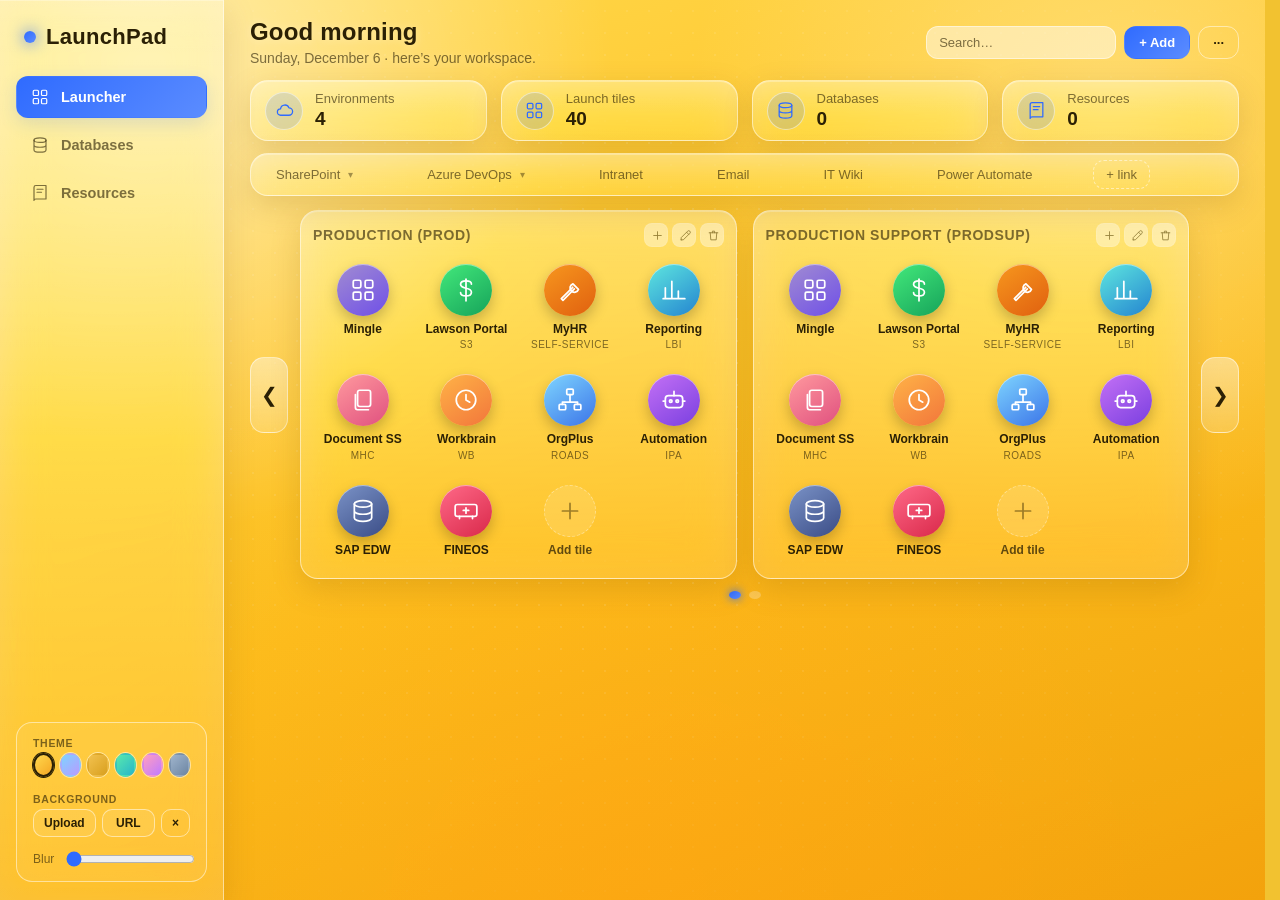
==== commit 03fb5d2b: "Sunny yellow theme, iPad-style round app icons, compact layout that fits without scrolling Co-Author" ====
--- a/launchpad-standalone.html
+++ b/launchpad-standalone.html
@@ -29,6 +29,38 @@
   --shadow: 0 10px 40px rgba(0,0,0,.35);
 }
 
+[data-theme="sunny"]{
+  --glass: rgba(255,250,228,.30);
+  --glass-strong: rgba(255,250,228,.45);
+  --stroke: rgba(255,255,255,.50);
+  --text: #2b2005;
+  --muted: rgba(43,32,5,.62);
+  --accent: #2f6bff;
+  --accent2: #5b8cff;
+  --accent-soft: rgba(47,107,255,.16);
+  --on-accent: #ffffff;
+  --page: #f2c230;
+  --glow-a: rgba(255,255,255,.55);
+  --glow-b: rgba(255,236,170,.55);
+  --glow-c: rgba(255,160,30,.35);
+  --wash: linear-gradient(160deg,#ffdb5c,#f6bd2c 55%,#eca31a);
+  --sheen-1: rgba(255,255,255,.40);
+  --sheen-2: rgba(255,255,255,.16);
+  --sheen-hover: rgba(255,255,255,.55);
+  --shadow: 0 10px 30px rgba(120,80,0,.18);
+}
+[data-theme="sunny"] .qmenu{background:linear-gradient(180deg, rgba(255,246,212,.97), rgba(255,233,170,.97))}
+[data-theme="sunny"] .icon-btn{background:rgba(255,255,255,.75);color:#2b2005}
+[data-theme="sunny"] .icon-btn:hover{background:#fff}
+[data-theme="sunny"] .toast{background:rgba(255,248,225,.96)}
+[data-theme="sunny"] .greeting h2,[data-theme="sunny"] .greeting p{text-shadow:0 1px 10px rgba(255,255,255,.35)}
+[data-theme="sunny"] .search,[data-theme="sunny"] .field input,
+[data-theme="sunny"] .field select,[data-theme="sunny"] .field textarea{background:rgba(255,255,255,.45)}
+[data-theme="sunny"] .modal{background:linear-gradient(180deg, rgba(255,246,212,.92), rgba(255,233,170,.90))}
+[data-theme="sunny"] .bg::after{background-image:radial-gradient(rgba(255,255,255,.18) 1px, transparent 1px)}
+[data-theme="sunny"] body.has-image .bg::after{
+  background:linear-gradient(180deg, rgba(255,214,90,.10), rgba(160,100,0,.18))}
+
 [data-theme="gold"]{
   --glass: rgba(255,226,160,.10);
   --glass-strong: rgba(255,226,160,.18);
@@ -142,8 +174,6 @@
     color-mix(in srgb, var(--page) 48%, transparent),
     color-mix(in srgb, var(--page) 32%, transparent));
 }
-body.has-image .tile{background:linear-gradient(180deg, rgba(255,255,255,.10), rgba(255,255,255,.03))}
-body.has-image .tile:hover{background:linear-gradient(180deg, rgba(255,255,255,.20), rgba(255,255,255,.06))}
 body.has-image .card,body.has-image .arrow{
   background:color-mix(in srgb, var(--page) 44%, transparent);
   backdrop-filter:blur(22px) saturate(150%); -webkit-backdrop-filter:blur(22px) saturate(150%);
@@ -165,7 +195,7 @@
   display:flex; flex-direction:column; gap:26px;
   border-radius:0; border-width:0 1px 0 0;
 }
-.content{flex:1;min-width:0;padding:24px 28px 60px}
+.content{flex:1;min-width:0;padding:18px 26px 28px}
 
 .brand{display:flex;align-items:center;gap:10px;padding:0 8px}
 .brand h1{font-size:22px;margin:0;letter-spacing:.3px;font-weight:700}
@@ -201,19 +231,19 @@
   position:relative; z-index:30; /* keeps the ··· menu above the quick links bar */
   display:flex; align-items:center; justify-content:space-between; gap:16px;
 }
-.greeting h2{margin:0;font-size:28px;font-weight:700;letter-spacing:.2px;text-shadow:0 2px 14px rgba(0,0,0,.35)}
+.greeting h2{margin:0;font-size:24px;font-weight:700;letter-spacing:.2px;text-shadow:0 2px 14px rgba(0,0,0,.35)}
 .greeting p{margin:4px 0 0;color:var(--muted);font-size:14px;text-shadow:0 1px 8px rgba(0,0,0,.35)}
 
 /* Summary cards */
-.stats{display:grid;grid-template-columns:repeat(4,minmax(0,1fr));gap:16px;margin-top:20px}
-.stat{display:flex;align-items:center;gap:14px;padding:16px 18px;border-radius:var(--radius);cursor:pointer;
+.stats{display:grid;grid-template-columns:repeat(4,minmax(0,1fr));gap:14px;margin-top:14px}
+.stat{display:flex;align-items:center;gap:12px;padding:10px 14px;border-radius:var(--radius);cursor:pointer;
   text-align:left;color:var(--text);font-family:inherit;transition:transform .18s}
 .stat:hover{transform:translateY(-2px)}
-.stat .ic{width:46px;height:46px;flex:0 0 46px;border-radius:50%;display:grid;place-items:center;
+.stat .ic{width:38px;height:38px;flex:0 0 38px;border-radius:50%;display:grid;place-items:center;
   color:var(--accent);background:var(--accent-soft);border:1px solid var(--stroke)}
-.stat .ic svg{width:22px;height:22px}
+.stat .ic svg{width:19px;height:19px}
 .stat .k{display:block;font-size:13px;color:var(--muted)}
-.stat .v{display:block;font-size:22px;font-weight:700;margin-top:2px}
+.stat .v{display:block;font-size:19px;font-weight:700;margin-top:2px}
 
 .top-actions{display:flex;align-items:center;gap:8px}
 .search{
@@ -245,7 +275,7 @@
 
 /* Quick links */
 .quicklinks{
-  margin:16px 0 0;padding:8px 12px;border-radius:var(--radius);
+  margin:12px 0 0;padding:6px 12px;border-radius:var(--radius);
   display:flex;gap:6px;flex-wrap:wrap;align-items:center;
   position:relative;z-index:25; /* hover menus must sit above the launcher panels */
 }
@@ -282,48 +312,46 @@
 .qitem:hover .mini{opacity:.8}
 .qitem.add{color:var(--muted);border:1px dashed var(--stroke);margin-top:4px;justify-content:center}
 
-main{padding:18px 0 0}
+main{padding:14px 0 0}
 .view.hidden,.hidden{display:none !important}
 
 /* Launcher pager */
 .pager{display:flex;align-items:center;gap:12px}
 .arrow{
-  flex:0 0 auto;width:46px;height:92px;border-radius:16px;cursor:pointer;font-size:20px;
+  flex:0 0 auto;width:38px;height:76px;border-radius:14px;cursor:pointer;font-size:20px;
   color:var(--text);border:1px solid var(--stroke);
   background:linear-gradient(180deg,var(--sheen-1),var(--sheen-2));
   backdrop-filter:blur(18px); transition:.18s;
 }
 .arrow:hover{background:rgba(255,255,255,.2);transform:scale(1.03)}
 .pages{flex:1;display:grid;grid-template-columns:repeat(2,minmax(0,1fr));gap:16px}
-@media (max-width:1100px){.pages{grid-template-columns:1fr}}
-
-.env{border-radius:var(--radius);padding:14px}
-.env-head{display:flex;align-items:center;justify-content:space-between;margin-bottom:12px}
+@media (max-width:900px){.pages{grid-template-columns:1fr}}
+
+.env{border-radius:var(--radius);padding:12px}
+.env-head{display:flex;align-items:center;justify-content:space-between;margin-bottom:6px}
 .env-head h3{margin:0;font-size:14px;font-weight:650;letter-spacing:.6px;text-transform:uppercase;color:var(--muted)}
 .env-actions{display:flex;gap:4px;opacity:.5;transition:.18s}
 .env:hover .env-actions{opacity:1}
 
-.tiles{display:grid;grid-template-columns:repeat(3,minmax(0,1fr));gap:10px}
-@media (max-width:520px){.tiles{grid-template-columns:repeat(2,minmax(0,1fr))}}
+.tiles{display:grid;grid-template-columns:repeat(auto-fill,minmax(86px,1fr));gap:4px}
 .tile{
-  position:relative;aspect-ratio:1/.82;border-radius:16px;cursor:pointer;overflow:hidden;
-  display:flex;flex-direction:column;align-items:center;justify-content:center;gap:8px;
-  background:linear-gradient(180deg,var(--sheen-1),var(--sheen-2));
-  border:1px solid var(--stroke);
-  box-shadow:inset 0 1px 0 rgba(255,255,255,.3), 0 6px 18px rgba(0,0,0,.28);
-  transition:transform .18s, box-shadow .18s, background .18s;
-}
-.tile::before{
-  content:"";position:absolute;inset:-40% -60% auto -60%;height:70%;
-  background:linear-gradient(180deg,rgba(255,255,255,.35),transparent);
-  transform:rotate(-8deg);pointer-events:none;
-}
-.tile:hover{transform:translateY(-3px) scale(1.02);background:linear-gradient(180deg,var(--sheen-hover),var(--sheen-2))}
-.tile .glyph{width:30px;height:30px;color:var(--accent);opacity:.95}
-.tile .glyph svg{width:100%;height:100%}
-.tile.add .glyph{color:var(--muted)}
-.tile .label{font-size:12.5px;font-weight:600;text-align:center;padding:0 6px}
-.tile .sub{font-size:10.5px;color:var(--muted);letter-spacing:.5px;text-transform:uppercase}
+  position:relative;border-radius:16px;cursor:pointer;color:var(--text);font-family:inherit;
+  display:flex;flex-direction:column;align-items:center;justify-content:flex-start;gap:6px;
+  padding:10px 4px 8px;background:transparent;border:1px solid transparent;
+  transition:background .18s, border-color .18s;
+}
+.tile:hover{background:rgba(255,255,255,.12);border-color:var(--stroke)}
+.tile .glyph{
+  width:52px;height:52px;flex:0 0 52px;border-radius:50%;display:grid;place-items:center;color:#fff;
+  background:linear-gradient(145deg,var(--c1,#4facfe),var(--c2,#1f7ae0));
+  box-shadow:0 6px 14px rgba(0,0,0,.22), inset 0 1px 0 rgba(255,255,255,.45);
+  transition:transform .18s;
+}
+.tile .glyph svg{width:26px;height:26px}
+.tile:hover .glyph{transform:scale(1.07)}
+.tile.add .glyph{background:rgba(255,255,255,.16);color:var(--muted);border:1px dashed var(--stroke);box-shadow:none}
+.tile .label{font-size:12px;font-weight:600;text-align:center;line-height:1.2;padding:0 2px}
+.tile .sub{font-size:10px;color:var(--muted);letter-spacing:.5px;text-transform:uppercase;margin-top:-3px}
 .tile-actions{position:absolute;top:6px;right:6px;display:flex;gap:2px;opacity:0;transition:.18s}
 .tile:hover .tile-actions{opacity:1}
 .icon-btn{
@@ -332,10 +360,10 @@
 }
 .icon-btn svg{width:13px;height:13px}
 .icon-btn:hover{background:rgba(8,12,22,.85)}
-.tile.add{border-style:dashed;opacity:.65}
+.tile.add{opacity:.75}
 .tile.add:hover{opacity:1}
 
-.dots{display:flex;gap:8px;justify-content:center;margin-top:18px}
+.dots{display:flex;gap:8px;justify-content:center;margin-top:12px}
 .pdot{width:8px;height:8px;border-radius:50%;background:rgba(255,255,255,.25);cursor:pointer;border:0}
 .pdot.active{background:linear-gradient(135deg,var(--accent),var(--accent2));box-shadow:0 0 10px var(--accent)}
 
@@ -553,13 +581,14 @@
 
 /* Themes are pure CSS variable sets; the swatch colours mirror --accent/--accent2. */
 const THEMES = [
+  { id: 'sunny',   name: 'Sunny',   colors: ['#ffd84d', '#f5a623'] },
   { id: 'aurora',  name: 'Aurora',  colors: ['#7fd3ff', '#b79bff'] },
   { id: 'gold',    name: 'Gold',    colors: ['#f2c14e', '#d9a01f'] },
   { id: 'emerald', name: 'Emerald', colors: ['#57e8ae', '#29b6c9'] },
   { id: 'rose',    name: 'Rose',    colors: ['#ff9ec0', '#c07bff'] },
   { id: 'slate',   name: 'Slate',   colors: ['#9fb4cc', '#6d86a3'] }
 ];
-const DEFAULT_THEME = 'aurora';
+const DEFAULT_THEME = 'sunny';
 
 const uid = () => Math.random().toString(36).slice(2, 10) + Date.now().toString(36);
 
@@ -588,6 +617,20 @@
   link:     SVG('<path d="M10 14a4 4 0 005.7 0l3-3a4 4 0 10-5.7-5.7L11.5 7"/><path d="M14 10a4 4 0 00-5.7 0l-3 3A4 4 0 109 18.7l1.5-1.5"/>')
 };
 const ICON_NAMES = Object.keys(ICONS);
+/* App-icon gradient per glyph, iPad style. */
+const ICON_COLORS = {
+  globe: ['#4facfe', '#1f7ae0'], grid: ['#a18cd1', '#6f4fe8'], money: ['#43e97b', '#16a35a'],
+  tools: ['#f7971e', '#e0600f'], chart: ['#5ee7df', '#2484d0'], docs: ['#ff9a9e', '#e0507f'],
+  clock: ['#ffb347', '#f2763b'], org: ['#7fd6ff', '#3b74e8'], robot: ['#c471f5', '#7a3fe0'],
+  database: ['#7b93c7', '#3a4c86'], health: ['#ff6a88', '#d9284a'], folder: ['#ffd24a', '#e39a07'],
+  book: ['#ff9966', '#e0502b'], gear: ['#9aa8b5', '#5b6873'], lock: ['#5b7fd1', '#2a3f86'],
+  mail: ['#36d1dc', '#1b82d6'], cloud: ['#74ebd5', '#2fa8c0'], video: ['#f857a6', '#c92a68'],
+  search: ['#38ef7d', '#0f9488'], link: ['#b993d6', '#7d8fd8']
+};
+const iconStyle = (name) => {
+  const [c1, c2] = ICON_COLORS[name] || ICON_COLORS.globe;
+  return `--c1:${c1};--c2:${c2}`;
+};
 const UI = {
   edit:  SVG('<path d="M4 20h4L20 8a2.8 2.8 0 10-4-4L4 16v4z"/><path d="M14 6l4 4"/>'),
   trash: SVG('<path d="M4 7h16M10 7V4h4v3M6 7l1 13h10l1-13"/>'),
@@ -1030,7 +1073,7 @@
         <span class="icon-btn" data-a="edit" title="Edit">${UI.edit}</span>
         <span class="icon-btn" data-a="del" title="Delete">${UI.trash}</span>
       </div>
-      <div class="glyph">${iconHtml(t.icon)}</div>
+      <div class="glyph" style="${iconStyle(t.icon)}">${iconHtml(t.icon)}</div>
       <div class="label">${esc(t.label)}</div>
       ${t.sub ? `<div class="sub">${esc(t.sub)}</div>` : ''}`;
     tile.addEventListener('click', (e) => {
@@ -1191,12 +1234,12 @@
 function removeTile(env, tile) {
   if (!confirm(`Delete tile "${tile.label}" from ${env.name}?`)) return;
   env.tiles = env.tiles.filter((t) => t.id !== tile.id);
-  save(); renderLauncher(); toast('Deleted');
+  save(); render(); toast('Deleted');
 }
 function removeEnvironment(env) {
   if (!confirm(`Delete environment "${env.name}" and its ${env.tiles.length} tiles?`)) return;
   state.environments = state.environments.filter((e) => e.id !== env.id);
-  save(); renderLauncher(); toast('Deleted');
+  save(); render(); toast('Deleted');
 }
 
 /* ---------- modal ---------- */
@@ -1356,9 +1399,26 @@
   modalCtx = null;
 }
 
+/* Looks an item up in the current state, which another tab may have reloaded since the modal opened. */
+function currentItem(kind, id) {
+  if (kind === 'tile') {
+    for (const env of state.environments) {
+      const t = env.tiles.find((x) => x.id === id);
+      if (t) return t;
+    }
+    return null;
+  }
+  if (kind === 'quickLink') return findQuickGroup(id);
+  if (kind === 'quickSubLink') return findQuickItem(id)?.item || null;
+  if (kind === 'environment') return state.environments.find((e) => e.id === id) || null;
+  const key = { database: 'databases', resource: 'resources' }[kind];
+  return state[key].find((x) => x.id === id) || null;
+}
+
 function saveModal() {
   if (!modalCtx || modalCtx.kind === 'chooser') return closeModal();
-  const { kind, item } = modalCtx;
+  const { kind } = modalCtx;
+  const item = modalCtx.item ? currentItem(kind, modalCtx.item.id) : null;
   const schema = SCHEMAS[kind];
   const values = {};
   $('#modalForm').querySelectorAll('[data-key]').forEach((i) => { values[i.dataset.key] = i.value.trim(); });
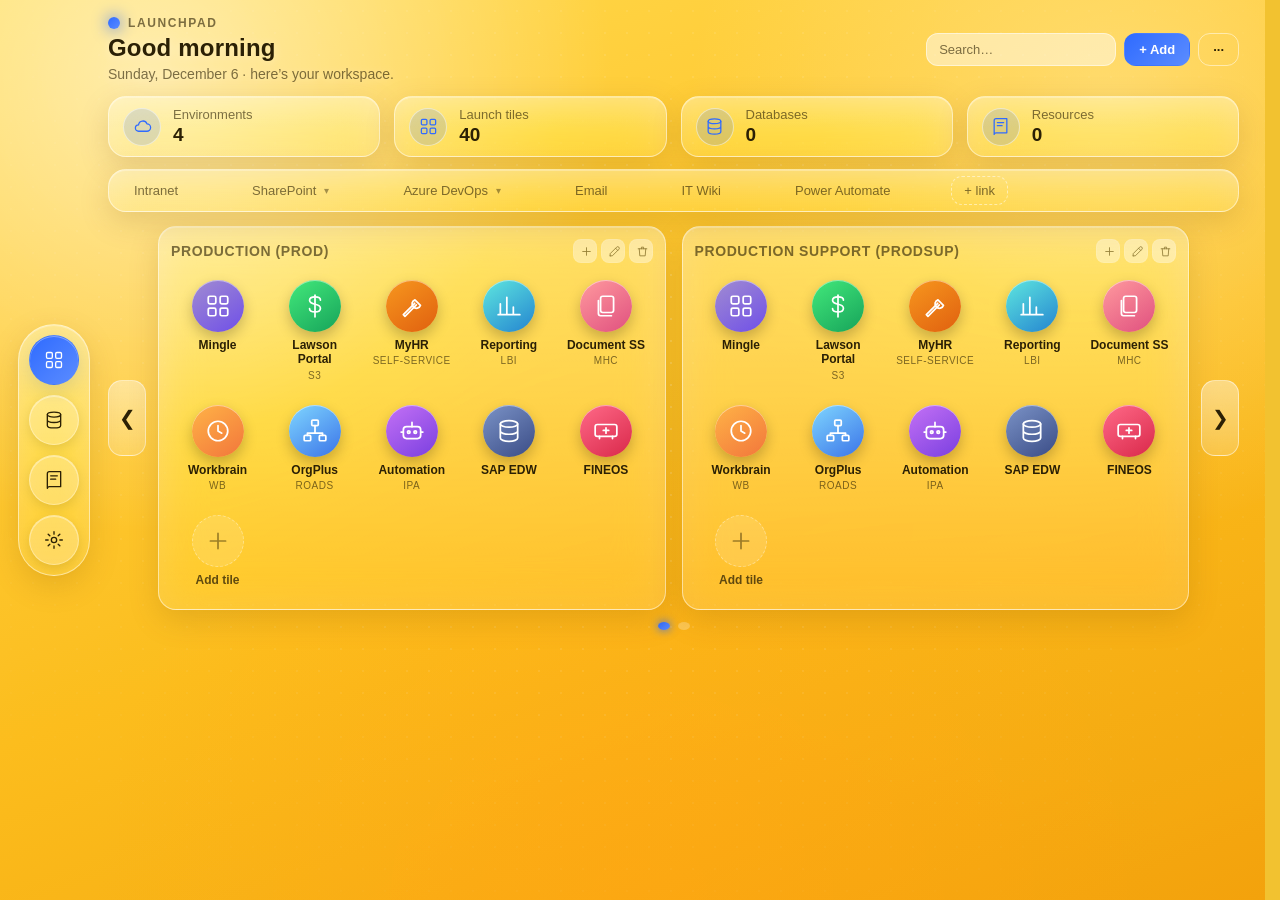
==== commit 9eda045d: "Floating pill icon sidebar with appearance popover; Intranet first; fix quick-link hover menus closi" ====
--- a/launchpad-standalone.html
+++ b/launchpad-standalone.html
@@ -190,36 +190,38 @@
 /* Layout: sidebar + content */
 .shell{display:flex;min-height:100vh}
 .sidebar{
-  position:sticky; top:0; height:100vh; z-index:35;
-  width:224px; flex:0 0 224px; padding:24px 16px 18px;
-  display:flex; flex-direction:column; gap:26px;
-  border-radius:0; border-width:0 1px 0 0;
-}
-.content{flex:1;min-width:0;padding:18px 26px 28px}
-
-.brand{display:flex;align-items:center;gap:10px;padding:0 8px}
-.brand h1{font-size:22px;margin:0;letter-spacing:.3px;font-weight:700}
+  position:fixed; left:18px; top:50%; transform:translateY(-50%); z-index:35;
+  padding:10px; border-radius:40px;
+  display:flex; flex-direction:column; align-items:center; gap:10px;
+}
+.content{flex:1;min-width:0;padding:16px 26px 28px 108px}
+
+.brand{display:flex;align-items:center;gap:8px;margin-bottom:4px}
+.brand h1{font-size:12px;margin:0;letter-spacing:1.6px;font-weight:700;text-transform:uppercase;color:var(--muted)}
 .dot{width:12px;height:12px;border-radius:50%;
   background:linear-gradient(135deg,var(--accent),var(--accent2));
   box-shadow:0 0 16px var(--accent)}
 
-.tabs{display:flex;flex-direction:column;gap:6px}
+.tabs{display:flex;flex-direction:column;gap:10px}
 .tab{
-  display:flex;align-items:center;gap:12px;text-align:left;
-  border:1px solid transparent;background:transparent;color:var(--muted);
-  padding:11px 14px;border-radius:12px;cursor:pointer;font-size:14.5px;font-weight:550;
-  font-family:inherit;transition:.2s;
-}
-.tab-ic{width:18px;height:18px;display:inline-grid}
+  width:50px;height:50px;border-radius:50%;display:grid;place-items:center;padding:0;
+  border:1px solid rgba(255,255,255,.35);background:rgba(255,255,255,.22);color:var(--text);
+  cursor:pointer;font-family:inherit;transition:.2s;
+  box-shadow:inset 0 1px 0 rgba(255,255,255,.4), 0 4px 12px rgba(0,0,0,.10);
+}
+.tab-ic,.tab > svg{width:20px;height:20px;display:inline-grid}
 .tab-ic svg{width:100%;height:100%}
-.tab:hover{color:var(--text);background:rgba(255,255,255,.08)}
+.tab-label{position:absolute;width:1px;height:1px;overflow:hidden;clip:rect(0 0 0 0);white-space:nowrap}
+.tab:hover{background:rgba(255,255,255,.4);transform:scale(1.06)}
 .tab.active{color:var(--on-accent);background:linear-gradient(135deg,var(--accent),var(--accent2));border-color:transparent;
-  box-shadow:0 6px 18px var(--accent-soft)}
+  box-shadow:0 6px 18px var(--accent-soft), inset 0 1px 0 rgba(255,255,255,.35)}
 
 .appearance{
-  margin-top:auto;padding:6px 4px 12px;border-radius:16px;
-  background:rgba(255,255,255,.06);border:1px solid var(--stroke);
-}
+  display:none;position:absolute;left:calc(100% + 12px);bottom:0;width:230px;
+  padding:6px 8px 12px;border-radius:20px;
+}
+.appearance.open{display:block}
+body.has-image .appearance.glass,.appearance.glass{background:color-mix(in srgb, var(--page) 92%, transparent)}
 .bg-actions{display:flex;gap:6px;padding:0 12px 6px}
 .btn.small{padding:6px 10px;font-size:12px;border-radius:10px}
 .bg-actions .btn:not(.ghost){flex:1}
@@ -294,13 +296,16 @@
 .qgroup{position:relative}
 .qgroup .caret{font-size:10px;opacity:.7}
 .qmenu{
-  display:none;position:absolute;left:0;top:100%;margin-top:4px;z-index:40;
+  display:none;position:absolute;left:0;top:100%;margin-top:0;z-index:40;
   min-width:210px;max-height:60vh;overflow:auto;padding:6px;border-radius:14px;
   flex-direction:column;gap:2px;
   background:linear-gradient(180deg, rgba(26,32,54,.96), rgba(16,20,36,.96));
   box-shadow:var(--shadow);
 }
 .qgroup:hover .qmenu,.qgroup.open .qmenu{display:flex}
+.qgroup::after{content:'';position:absolute;left:0;right:0;top:100%;height:8px}
+body.has-image .qmenu.glass,.qmenu.glass{background:linear-gradient(180deg, rgba(26,32,54,.97), rgba(16,20,36,.97))}
+[data-theme="sunny"] .qmenu.glass,[data-theme="sunny"] body.has-image .qmenu.glass{background:linear-gradient(180deg, rgba(255,246,212,.98), rgba(255,233,170,.98))}
 .qitem{
   display:flex;align-items:center;gap:8px;width:100%;text-align:left;
   background:transparent;border:0;color:var(--text);font:inherit;font-size:13px;
@@ -352,7 +357,7 @@
 .tile.add .glyph{background:rgba(255,255,255,.16);color:var(--muted);border:1px dashed var(--stroke);box-shadow:none}
 .tile .label{font-size:12px;font-weight:600;text-align:center;line-height:1.2;padding:0 2px}
 .tile .sub{font-size:10px;color:var(--muted);letter-spacing:.5px;text-transform:uppercase;margin-top:-3px}
-.tile-actions{position:absolute;top:6px;right:6px;display:flex;gap:2px;opacity:0;transition:.18s}
+.tile-actions{position:absolute;top:6px;right:6px;display:flex;gap:2px;opacity:0;transition:.18s;z-index:2}
 .tile:hover .tile-actions{opacity:1}
 .icon-btn{
   width:24px;height:24px;border-radius:8px;display:grid;place-items:center;font-size:12px;cursor:pointer;
@@ -456,11 +461,10 @@
 
 @media (max-width:900px){
   .shell{flex-direction:column}
-  .sidebar{position:relative;height:auto;width:auto;flex:none;flex-direction:row;flex-wrap:wrap;
-    align-items:center;gap:14px;padding:14px 16px;border-width:0 0 1px}
+  .sidebar{position:sticky;top:8px;left:auto;transform:none;flex-direction:row;align-self:center;margin:8px auto 0}
   .tabs{flex-direction:row}
-  .appearance{margin:0;width:100%}
-  .content{padding:18px 14px 50px}
+  .appearance{left:auto;right:0;bottom:auto;top:calc(100% + 10px)}
+  .content{padding:14px 14px 50px}
   .stats{grid-template-columns:repeat(2,minmax(0,1fr))}
   .topbar{flex-wrap:wrap}
 }
@@ -472,18 +476,14 @@
 
 <div class="shell">
 <aside class="sidebar glass">
-  <div class="brand">
-    <span class="dot"></span>
-    <h1>LaunchPad</h1>
-  </div>
-
   <nav class="tabs" id="tabs">
-    <button class="tab active" data-view="launcher" data-icon="grid">Launcher</button>
-    <button class="tab" data-view="databases" data-icon="database">Databases</button>
-    <button class="tab" data-view="resources" data-icon="book">Resources</button>
+    <button class="tab active" data-view="launcher" data-icon="grid" title="Launcher" aria-label="Launcher">Launcher</button>
+    <button class="tab" data-view="databases" data-icon="database" title="Databases" aria-label="Databases">Databases</button>
+    <button class="tab" data-view="resources" data-icon="book" title="Resources" aria-label="Resources">Resources</button>
   </nav>
-
-  <div class="appearance">
+  <button class="tab" id="settingsBtn" type="button" title="Appearance" aria-label="Appearance"></button>
+
+  <div class="appearance glass" id="appearance">
     <div class="menu-label">Theme</div>
     <div class="swatches" id="themePicker"></div>
     <div class="menu-label">Background</div>
@@ -502,6 +502,7 @@
 <div class="content">
 <header class="topbar">
   <div class="greeting">
+    <div class="brand"><span class="dot"></span><h1>LaunchPad</h1></div>
     <h2 id="greeting">Welcome back</h2>
     <p id="subGreeting">Here's your workspace.</p>
   </div>
@@ -578,6 +579,7 @@
 const BG_KEY = 'launchpad.bg';
 const BG_MAX_SIDE = 1920;
 const ENVS_PER_PAGE = 2;
+const LAYOUT_VERSION = 2;
 
 /* Themes are pure CSS variable sets; the swatch colours mirror --accent/--accent2. */
 const THEMES = [
@@ -654,7 +656,9 @@
     { id: uid(), label: 'FINEOS',       sub: '',      icon: 'health',   url: '' }
   ];
   return {
+    layoutVersion: LAYOUT_VERSION,
     quickLinks: [
+      { id: uid(), name: 'Intranet', url: '', items: [] },
       { id: uid(), name: 'SharePoint', url: '', items: [
         { id: uid(), name: 'Team site', url: '' },
         { id: uid(), name: 'Finance', url: '' }
@@ -664,7 +668,6 @@
         { id: uid(), name: 'Repos', url: '' },
         { id: uid(), name: 'Pipelines', url: '' }
       ] },
-      { id: uid(), name: 'Intranet', url: '', items: [] },
       { id: uid(), name: 'Email', url: '', items: [] },
       { id: uid(), name: 'IT Wiki', url: '', items: [] },
       { id: uid(), name: 'Power Automate', url: '', items: [] }
@@ -689,13 +692,22 @@
 let query = '';
 let bg = loadBg();
 
+/* v2 moved the Intranet quick link to the front of the bar. */
+function intranetFirst(groups) {
+  const i = groups.findIndex((g) => g.name.trim().toLowerCase() === 'intranet');
+  if (i > 0) groups.unshift(groups.splice(i, 1)[0]);
+}
+
 function load() {
   try {
     const raw = localStorage.getItem(STORE_KEY);
     if (!raw) return defaults();
     const data = JSON.parse(raw);
+    const quickLinks = (data.quickLinks || []).map(normalizeQuickLink);
+    if ((data.layoutVersion || 1) < 2) intranetFirst(quickLinks);
     return {
-      quickLinks: (data.quickLinks || []).map(normalizeQuickLink),
+      layoutVersion: LAYOUT_VERSION,
+      quickLinks,
       environments: data.environments || [],
       databases: data.databases || [],
       resources: data.resources || [],
@@ -1482,6 +1494,7 @@
     try {
       const data = JSON.parse(reader.result);
       state = {
+        layoutVersion: LAYOUT_VERSION,
         quickLinks: (data.quickLinks || []).map(normalizeQuickLink),
         environments: data.environments || [],
         databases: data.databases || [],
@@ -1510,8 +1523,21 @@
   document.querySelectorAll('.view').forEach((v) => v.classList.toggle('hidden', v.id !== 'view-' + view));
   render();
 }
-document.querySelectorAll('.tab').forEach((b) =>
-  b.insertAdjacentHTML('afterbegin', `<span class="tab-ic">${iconHtml(b.dataset.icon)}</span>`));
+document.querySelectorAll('.tab').forEach((b) => {
+  b.innerHTML = `<span class="tab-ic">${iconHtml(b.dataset.icon)}</span><span class="tab-label">${esc(b.textContent)}</span>`;
+});
+$('#settingsBtn').innerHTML = iconHtml('gear');
+$('#settingsBtn').addEventListener('click', (e) => {
+  e.stopPropagation();
+  const open = $('#appearance').classList.toggle('open');
+  $('#settingsBtn').classList.toggle('active', open);
+});
+document.addEventListener('click', (e) => {
+  if (!e.target.closest('#appearance, #settingsBtn')) {
+    $('#appearance').classList.remove('open');
+    $('#settingsBtn').classList.remove('active');
+  }
+});
 $('#tabs').addEventListener('click', (e) => {
   const b = e.target.closest('.tab');
   if (b) setView(b.dataset.view);
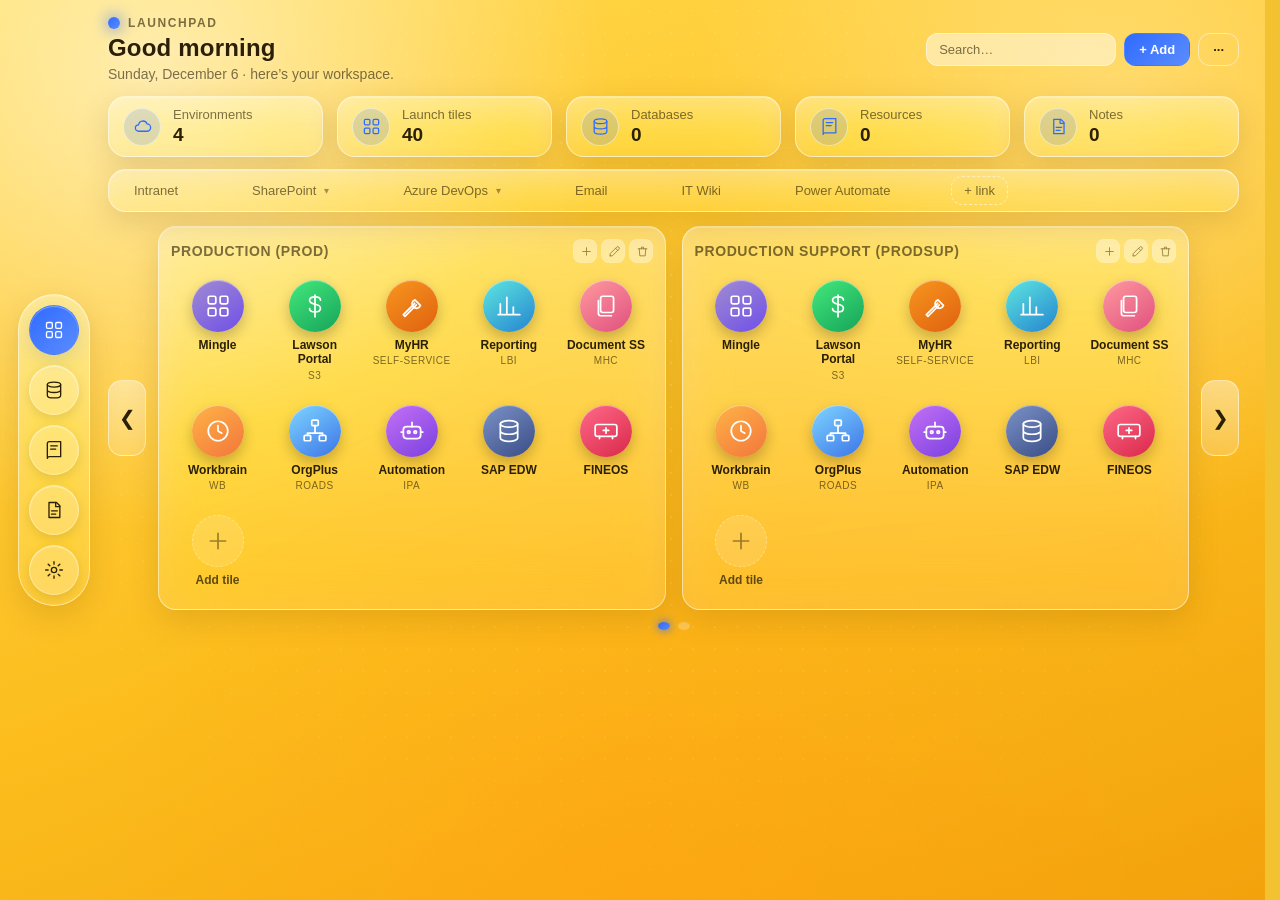
==== commit 52538a8c: "Notes page: Markdown library with split editor/preview, draggable divider, Save/Save As, read mode, " ====
--- a/launchpad-standalone.html
+++ b/launchpad-standalone.html
@@ -237,7 +237,7 @@
 .greeting p{margin:4px 0 0;color:var(--muted);font-size:14px;text-shadow:0 1px 8px rgba(0,0,0,.35)}
 
 /* Summary cards */
-.stats{display:grid;grid-template-columns:repeat(4,minmax(0,1fr));gap:14px;margin-top:14px}
+.stats{display:grid;grid-template-columns:repeat(5,minmax(0,1fr));gap:14px;margin-top:14px}
 .stat{display:flex;align-items:center;gap:12px;padding:10px 14px;border-radius:var(--radius);cursor:pointer;
   text-align:left;color:var(--text);font-family:inherit;transition:transform .18s}
 .stat:hover{transform:translateY(-2px)}
@@ -469,6 +469,92 @@
   .topbar{flex-wrap:wrap}
 }
 
+/* Notes library (portrait pages, e-reader style) */
+.notes-head{display:flex;align-items:center;justify-content:space-between;gap:12px;margin-bottom:14px}
+.notes-grid{display:grid;grid-template-columns:repeat(auto-fill,minmax(150px,1fr));gap:22px 18px}
+.note-card{position:relative;display:flex;flex-direction:column;gap:6px;cursor:pointer;background:none;border:0;padding:0;
+  color:var(--text);font:inherit;text-align:left;outline:none}
+.note-page{aspect-ratio:3/4;border-radius:12px;overflow:hidden;background:#fdfbf5;color:#222;
+  border:1px solid rgba(255,255,255,.6);box-shadow:0 8px 22px rgba(0,0,0,.18);transition:transform .18s, box-shadow .18s}
+.note-card:hover .note-page,.note-card:focus-visible .note-page{transform:translateY(-3px);box-shadow:0 14px 30px rgba(0,0,0,.24)}
+.note-thumb{padding:14px 14px 0;font-size:7px;line-height:1.45;pointer-events:none}
+.note-thumb a{pointer-events:none}
+.note-new .note-page{display:grid;place-items:center;background:rgba(255,255,255,.22);border:1.5px dashed var(--stroke);
+  color:var(--muted);box-shadow:none}
+.note-new .note-page svg{width:38px;height:38px}
+.note-name{font-size:13px;font-weight:600;overflow:hidden;text-overflow:ellipsis;white-space:nowrap;padding:0 2px}
+.note-date{font-size:11px;color:var(--muted);margin-top:-4px;padding:0 2px}
+.note-card .tile-actions{top:8px;right:8px}
+.note-card:hover .tile-actions{opacity:1}
+
+/* Markdown typography (preview, thumbnails, PDF) */
+.md{line-height:1.65;word-wrap:break-word}
+.md > :first-child{margin-top:0}
+.md h1,.md h2,.md h3,.md h4,.md h5,.md h6{line-height:1.25;margin:1.2em 0 .5em;font-weight:700}
+.md h1{font-size:2em;padding-bottom:.25em;border-bottom:1px solid rgba(127,127,127,.3)}
+.md h2{font-size:1.5em;padding-bottom:.2em;border-bottom:1px solid rgba(127,127,127,.2)}
+.md h3{font-size:1.25em}.md h4{font-size:1.05em}.md h5,.md h6{font-size:.95em;opacity:.8}
+.md p,.md ul,.md ol,.md blockquote,.md pre,.md table{margin:0 0 .9em}
+.md ul,.md ol{padding-left:1.6em}
+.md li{margin:.2em 0}
+.md li.task{list-style:none;margin-left:-1.3em}
+.md li.task input{margin:0 .4em 0 0;vertical-align:-.1em}
+.md a{color:var(--accent);text-decoration:underline;text-underline-offset:2px}
+.md code{font-family:ui-monospace,SFMono-Regular,Consolas,monospace;font-size:.88em;padding:.1em .35em;border-radius:5px;background:rgba(127,127,127,.18)}
+.md pre{padding:12px 14px;border-radius:10px;background:rgba(20,24,36,.86);color:#e8ecf5;overflow:auto}
+.md pre code{background:none;padding:0;font-size:.85em;color:inherit}
+.md blockquote{margin-left:0;padding:.2em 1em;border-left:4px solid var(--accent);background:rgba(127,127,127,.1);border-radius:0 8px 8px 0}
+.md hr{border:0;border-top:1px solid rgba(127,127,127,.35);margin:1.4em 0}
+.md img{max-width:100%;border-radius:8px}
+.md table{border-collapse:collapse;display:block;overflow:auto}
+.md th,.md td{border:1px solid rgba(127,127,127,.35);padding:6px 12px}
+.md th{background:rgba(127,127,127,.14)}
+.md mark{background:#ffe066;color:#222;padding:0 .2em;border-radius:3px}
+.md-placeholder{color:var(--muted);font-style:italic}
+.note-thumb.md a{color:#2f6bff}
+
+/* Markdown editor */
+body.editing{overflow:hidden}
+.md-editor{position:fixed;inset:0;z-index:55;display:flex;flex-direction:column;gap:10px;padding:14px;--split:50%}
+.md-editor::before{content:'';position:absolute;inset:0;z-index:-1;background:color-mix(in srgb, var(--page) 55%, transparent);
+  backdrop-filter:blur(18px);-webkit-backdrop-filter:blur(18px)}
+.md-bar{display:flex;align-items:center;gap:8px;flex-wrap:wrap;padding:8px 10px;border-radius:16px;position:relative;z-index:2}
+.md-title{flex:1;min-width:140px;font-weight:650;font-size:14px;display:flex;align-items:center;gap:6px;overflow:hidden;white-space:nowrap}
+.md-title span:first-child{overflow:hidden;text-overflow:ellipsis}
+.md-dirty{color:#e8590c;font-size:11px}
+.md-tools{display:flex;gap:2px}
+.md-tools button,.seg button{min-width:30px;height:30px;padding:0 8px;border-radius:8px;border:1px solid transparent;background:transparent;
+  color:var(--text);font:inherit;font-size:13px;cursor:pointer}
+.md-tools button:hover,.seg button:hover{background:rgba(255,255,255,.3);border-color:var(--stroke)}
+.seg{display:flex;padding:2px;border-radius:10px;border:1px solid var(--stroke);background:rgba(255,255,255,.18)}
+.seg button.active{background:linear-gradient(135deg,var(--accent),var(--accent2));color:var(--on-accent)}
+.md-bar .menu{top:38px}
+.md-body{flex:1;min-height:0;border-radius:18px;display:grid;grid-template-columns:var(--split) 10px 1fr;overflow:hidden}
+#mdInput{resize:none;border:0;outline:none;padding:22px 24px;background:rgba(255,255,255,.35);color:var(--text);
+  font:14px/1.6 ui-monospace,SFMono-Regular,Consolas,monospace;tab-size:2}
+.md-divider{cursor:col-resize;background:rgba(127,127,127,.12);position:relative;touch-action:none}
+.md-divider::after{content:'';position:absolute;left:3px;right:3px;top:50%;height:44px;margin-top:-22px;border-radius:4px;background:var(--muted);opacity:.5}
+.md-divider:hover,.md-divider.dragging{background:var(--accent-soft)}
+.md-preview{overflow:auto;padding:22px 30px;background:rgba(255,255,255,.55);color:#1f1d18;font-size:15px}
+.md-preview a{color:#2f5fe0}
+.md-editor[data-mode="edit"] .md-body{grid-template-columns:1fr}
+.md-editor[data-mode="edit"] .md-divider,.md-editor[data-mode="edit"] .md-preview{display:none}
+.md-editor[data-mode="read"] .md-body{grid-template-columns:1fr}
+.md-editor[data-mode="read"] #mdInput,.md-editor[data-mode="read"] .md-divider,.md-editor[data-mode="read"] .md-tools{display:none}
+.md-editor[data-mode="read"] .md-preview{padding:34px max(30px, calc(50% - 420px))}
+@media (max-width:900px){ .md-tools{display:none} }
+
+/* PDF export prints only the rendered note */
+#printArea{display:none}
+@media print{
+  html,body{background:#fff !important}
+  body > *:not(#printArea){display:none !important}
+  #printArea{display:block;color:#111;font-size:12pt}
+  #printArea .md a{color:#1a4fd6}
+  #printArea .md pre{background:#f4f4f4;color:#111;border:1px solid #ddd}
+  #printArea .md h1,#printArea .md h2,#printArea .md pre,#printArea .md table,#printArea .md img{break-inside:avoid}
+}
+
 </style>
 </head>
 <body>
@@ -480,8 +566,9 @@
     <button class="tab active" data-view="launcher" data-icon="grid" title="Launcher" aria-label="Launcher">Launcher</button>
     <button class="tab" data-view="databases" data-icon="database" title="Databases" aria-label="Databases">Databases</button>
     <button class="tab" data-view="resources" data-icon="book" title="Resources" aria-label="Resources">Resources</button>
+    <button class="tab" data-view="notes" data-icon="note" title="Notes" aria-label="Notes">Notes</button>
   </nav>
-  <button class="tab" id="settingsBtn" type="button" title="Appearance" aria-label="Appearance"></button>
+  <button class="tab" id="settingsBtn" type="button" title="Settings & backup" aria-label="Settings and backup"></button>
 
   <div class="appearance glass" id="appearance">
     <div class="menu-label">Theme</div>
@@ -496,6 +583,11 @@
       <span>Blur</span>
       <input type="range" id="bgBlur" min="0" max="24" step="1" />
     </label>
+    <div class="menu-label">Backup</div>
+    <div class="bg-actions">
+      <button class="btn small" id="bkExport" type="button" title="Download every link, database, resource and note as one .json file">Export</button>
+      <button class="btn small" id="bkImport" type="button" title="Restore from a .json backup">Import</button>
+    </div>
   </div>
 </aside>
 
@@ -540,6 +632,16 @@
   <section class="view hidden" id="view-databases">
     <div class="filters" id="dbFilters"></div>
     <div class="cards" id="dbList"></div>
+  </section>
+
+  <!-- NOTES -->
+  <section class="view hidden" id="view-notes">
+    <div class="notes-head">
+      <span class="hint">Markdown files saved in this browser. Drop .md files here to add them.</span>
+      <button class="btn small" id="openMd" type="button">Open .md file…</button>
+    </div>
+    <div class="notes-grid" id="notesList"></div>
+    <div class="empty hidden" id="notesEmpty">No notes yet — press + to write one.</div>
   </section>
 
   <!-- RESOURCES -->
@@ -566,7 +668,37 @@
   </div>
 </div>
 
+<!-- Markdown editor -->
+<div class="md-editor hidden" id="mdEditor" data-mode="split">
+  <div class="md-bar glass">
+    <button class="btn small ghost" id="mdBack" type="button" title="Back to notes (Esc)">&larr; Notes</button>
+    <div class="md-title"><span id="mdName"></span><span id="mdDirty" class="md-dirty hidden" title="Unsaved changes">&#9679;</span></div>
+    <div class="md-tools" id="mdTools"></div>
+    <div class="seg" id="mdModes">
+      <button type="button" data-mode="edit">Edit</button>
+      <button type="button" data-mode="split">Split</button>
+      <button type="button" data-mode="read">Read</button>
+    </div>
+    <button class="btn small primary" id="mdSave" type="button" title="Save (Ctrl+S)">Save</button>
+    <button class="btn small" id="mdSaveAs" type="button" title="Save As (Ctrl+Shift+S)">Save As</button>
+    <div class="menu-wrap">
+      <button class="btn small" id="mdExportBtn" type="button">Export &#9662;</button>
+      <div class="menu glass hidden" id="mdExportMenu">
+        <button type="button" data-x="pdf">PDF (.pdf)</button>
+        <button type="button" data-x="md">Markdown (.md)</button>
+      </div>
+    </div>
+  </div>
+  <div class="md-body glass" id="mdBody">
+    <textarea id="mdInput" spellcheck="true" placeholder="# Title&#10;&#10;Write **Markdown** here…"></textarea>
+    <div class="md-divider" id="mdDivider" title="Drag to resize · double-click to reset"></div>
+    <div class="md-preview md" id="mdPreview"></div>
+  </div>
+</div>
+<div id="printArea"></div>
+
 <div id="toast" class="toast hidden"></div>
+<input type="file" id="mdFile" accept=".md,.markdown,.mdown,.txt,text/markdown,text/plain" multiple class="hidden" />
 <input type="file" id="importFile" accept="application/json" class="hidden" />
 <input type="file" id="bgFile" accept="image/*" class="hidden" />
 
@@ -577,6 +709,8 @@
 const STORE_KEY = 'launchpad.v1';
 /* Background photo is kept under its own key so a large image can never block saving the main data. */
 const BG_KEY = 'launchpad.bg';
+const NOTES_KEY = 'launchpad.notes';
+const SPLIT_KEY = 'launchpad.mdSplit';
 const BG_MAX_SIDE = 1920;
 const ENVS_PER_PAGE = 2;
 const LAYOUT_VERSION = 2;
@@ -616,6 +750,7 @@
   cloud:    SVG('<path d="M7 18a4 4 0 010-8 5.5 5.5 0 0110.6-1.4A3.8 3.8 0 0117.5 18H7z"/>'),
   video:    SVG('<rect x="2" y="5" width="14" height="14" rx="3"/><path d="M16 10l6-3v10l-6-3z"/>'),
   search:   SVG('<circle cx="11" cy="11" r="7"/><path d="M20 20l-4-4"/>'),
+  note:     SVG('<path d="M6 3h9l4 4v14H6z"/><path d="M14 3v5h5M9 13h7M9 17h5"/>'),
   link:     SVG('<path d="M10 14a4 4 0 005.7 0l3-3a4 4 0 10-5.7-5.7L11.5 7"/><path d="M14 10a4 4 0 00-5.7 0l-3 3A4 4 0 109 18.7l1.5-1.5"/>')
 };
 const ICON_NAMES = Object.keys(ICONS);
@@ -627,7 +762,7 @@
   database: ['#7b93c7', '#3a4c86'], health: ['#ff6a88', '#d9284a'], folder: ['#ffd24a', '#e39a07'],
   book: ['#ff9966', '#e0502b'], gear: ['#9aa8b5', '#5b6873'], lock: ['#5b7fd1', '#2a3f86'],
   mail: ['#36d1dc', '#1b82d6'], cloud: ['#74ebd5', '#2fa8c0'], video: ['#f857a6', '#c92a68'],
-  search: ['#38ef7d', '#0f9488'], link: ['#b993d6', '#7d8fd8']
+  search: ['#38ef7d', '#0f9488'], note: ['#ffd86b', '#f0a020'], link: ['#b993d6', '#7d8fd8']
 };
 const iconStyle = (name) => {
   const [c1, c2] = ICON_COLORS[name] || ICON_COLORS.globe;
@@ -691,6 +826,7 @@
 let resFilter = 'All';
 let query = '';
 let bg = loadBg();
+let notes = loadNotes();
 
 /* v2 moved the Intranet quick link to the front of the bar. */
 function intranetFirst(groups) {
@@ -938,6 +1074,7 @@
   if (view === 'launcher') renderLauncher();
   if (view === 'databases') renderDatabases();
   if (view === 'resources') renderResources();
+  if (view === 'notes') renderNotes();
 }
 
 function renderGreeting() {
@@ -955,7 +1092,8 @@
     ['Environments', state.environments.length, 'cloud', 'launcher'],
     ['Launch tiles', tiles, 'grid', 'launcher'],
     ['Databases', state.databases.length, 'database', 'databases'],
-    ['Resources', state.resources.length, 'book', 'resources']
+    ['Resources', state.resources.length, 'book', 'resources'],
+    ['Notes', notes.length, 'note', 'notes']
   ].forEach(([label, value, icon, target]) => {
     const b = el('button', 'stat glass');
     b.type = 'button';
@@ -1301,6 +1439,13 @@
       { k: 'notes', label: 'Notes', type: 'textarea', full: true }
     ]
   },
+  noteName: {
+    title: 'File name',
+    heading: 'Save as',
+    fields: [
+      { k: 'name', label: 'File name (with extension)', required: true, placeholder: 'meeting-notes.md' }
+    ]
+  },
   resource: {
     title: 'Resource',
     fields: [
@@ -1320,7 +1465,7 @@
   if (!kind) return;
   modalCtx = { kind, item, extra };
   const schema = SCHEMAS[kind];
-  $('#modalTitle').textContent = (item ? 'Edit ' : 'Add ') + schema.title.toLowerCase();
+  $('#modalTitle').textContent = schema.heading || (item ? 'Edit ' : 'Add ') + schema.title.toLowerCase();
 
   const form = $('#modalForm');
   form.innerHTML = '';
@@ -1394,13 +1539,14 @@
     ['quickLink', 'Quick link group', 'Top bar entry: SharePoint, Azure DevOps, Intranet…'],
     ['quickSubLink', 'Link in a group', 'One site inside a top bar hover menu'],
     ['database', 'Database', 'Server + database name per environment'],
-    ['resource', 'Resource', 'Blog post, YouTube video, docs…']
+    ['resource', 'Resource', 'Blog post, YouTube video, docs…'],
+    ['note', 'Markdown note', 'Opens the Markdown editor for a new file']
   ];
   opts.forEach(([kind, title, desc]) => {
     const b = el('button', 'btn', `<div style="text-align:left"><div>${title}</div><div class="hint">${desc}</div></div>`);
     b.type = 'button';
     b.style.padding = '12px 14px';
-    b.addEventListener('click', () => openModal(kind, null, kind === 'tile' ? { envId: state.environments[page * ENVS_PER_PAGE]?.id } : {}));
+    b.addEventListener('click', () => kind === 'note' ? (closeModal(), openEditor(null)) : openModal(kind, null, kind === 'tile' ? { envId: state.environments[page * ENVS_PER_PAGE]?.id } : {}));
     form.appendChild(b);
   });
   $('#overlay').classList.remove('hidden');
@@ -1439,6 +1585,7 @@
     if (f.required && !values[f.k]) return toast(f.label + ' is required');
   }
 
+  if (kind === 'noteName') return saveNoteAs(values.name);
   if (kind === 'tile') {
     const targetEnv = state.environments.find((e) => e.id === values.envId);
     if (!targetEnv) return toast('Pick an environment');
@@ -1479,9 +1626,398 @@
   toast('Saved');
 }
 
+/* ---------- markdown (self-contained, escapes all raw HTML) ---------- */
+function safeUrl(u, img) {
+  u = u.trim().replace(/^<|>$/g, '');
+  if (/^(https?:|mailto:|#|\/|\.\.?\/)/i.test(u)) return u;
+  if (img && /^data:image\//i.test(u)) return u;
+  if (!/^[a-z][a-z0-9+.-]*:/i.test(u)) return u;
+  return '';
+}
+function slug(text) {
+  return text.toLowerCase().replace(/<[^>]*>/g, '').replace(/[^\w\s-]/g, '').trim().replace(/\s+/g, '-');
+}
+function linkHtml(url, inner) {
+  const u = safeUrl(url);
+  if (!u) return inner;
+  const ext = u.startsWith('#') ? '' : ' target="_blank" rel="noopener"';
+  return `<a href="${esc(u)}"${ext}>${inner}</a>`;
+}
+function mdInline(src) {
+  const stash = [];
+  const hold = (html) => `\u0000${stash.push(html) - 1}\u0000`;
+  let s = src;
+  s = s.replace(/(`+)([\s\S]*?[^`])\1(?!`)/g, (_, __, code) => hold(`<code>${esc(code.trim())}</code>`));
+  s = s.replace(/\\([\\`*_{}[\]()#+\-.!~=|>])/g, (_, c) => hold(esc(c)));
+  s = s.replace(/!\[([^\]]*)\]\(\s*(<[^>]+>|[^)\s]+)(?:\s+"([^"]*)")?\s*\)/g, (_, alt, url, title) => {
+    const u = safeUrl(url, true);
+    return hold(u ? `<img src="${esc(u)}" alt="${esc(alt)}"${title ? ` title="${esc(title)}"` : ''}>` : esc(alt));
+  });
+  s = s.replace(/\[([^\]]+)\]\(\s*(<[^>]+>|[^)\s]+)(?:\s+"([^"]*)")?\s*\)/g, (_, text, url) => hold(linkHtml(url, mdInline(text))));
+  s = s.replace(/<((?:https?:\/\/|mailto:)[^>\s]+)>/g, (_, url) => hold(linkHtml(url, esc(url))));
+  s = s.replace(/(^|[\s(])(https?:\/\/[^\s<]*[^\s<).,;:!?'"])/g, (_, pre, url) => pre + hold(linkHtml(url, esc(url))));
+  s = esc(s)
+    .replace(/\*\*\*(?=\S)([\s\S]*?\S)\*\*\*/g, '<strong><em>$1</em></strong>')
+    .replace(/\*\*(?=\S)([\s\S]*?\S)\*\*/g, '<strong>$1</strong>')
+    .replace(/__(?=\S)([\s\S]*?\S)__/g, '<strong>$1</strong>')
+    .replace(/\*(?=\S)([\s\S]*?\S)\*/g, '<em>$1</em>')
+    .replace(/(^|[^\w])_(?=\S)([\s\S]*?\S)_(?!\w)/g, '$1<em>$2</em>')
+    .replace(/~~(?=\S)([\s\S]*?\S)~~/g, '<del>$1</del>')
+    .replace(/==(?=\S)([\s\S]*?\S)==/g, '<mark>$1</mark>')
+    .replace(/\n/g, '<br>');
+  return s.replace(/\u0000(\d+)\u0000/g, (_, i) => stash[i]);
+}
+const MD_FENCE = /^ {0,3}(`{3,}|~{3,})\s*([\w+#.-]*)/;
+const MD_LIST = /^( *)([-*+]|\d+[.)])\s+(.*)$/;
+const MD_TABLE_SEP = /^\s*\|?\s*:?-+:?\s*(\|\s*:?-+:?\s*)*\|?\s*$/;
+function mdIsBlockStart(lines, i) {
+  const l = lines[i];
+  return MD_FENCE.test(l) || /^ {0,3}#{1,6}\s/.test(l) || /^ {0,3}>/.test(l) || MD_LIST.test(l) ||
+    /^ {0,3}([-*_])(\s*\1){2,}\s*$/.test(l) ||
+    (l.includes('|') && i + 1 < lines.length && MD_TABLE_SEP.test(lines[i + 1]));
+}
+function mdTableRow(l) {
+  return l.trim().replace(/^\|/, '').replace(/\|$/, '').split(/(?<!\\)\|/).map((c) => c.trim().replace(/\\\|/g, '|'));
+}
+function mdList(lines, start) {
+  const first = lines[start].match(MD_LIST);
+  const indent = first[1].length;
+  const ordered = /\d/.test(first[2]);
+  const items = [];
+  let i = start;
+  while (i < lines.length) {
+    const m = lines[i].match(MD_LIST);
+    if (!m || m[1].length !== indent || /\d/.test(m[2]) !== ordered) break;
+    const contentIndent = lines[i].length - m[3].length;
+    const body = [m[3]];
+    i++;
+    while (i < lines.length) {
+      const l = lines[i];
+      const ind = l.match(/^ */)[0].length;
+      if (!l.trim()) {
+        const next = lines.slice(i + 1).find((x) => x.trim());
+        if (next !== undefined && next.match(/^ */)[0].length > indent) { body.push(''); i++; continue; }
+        break;
+      }
+      if (ind > indent) { body.push(l.slice(Math.min(ind, contentIndent))); i++; continue; }
+      if (ind < indent || mdIsBlockStart(lines, i)) break;
+      body.push(l.trim()); i++;
+    }
+    items.push(body);
+  }
+  const tag = ordered ? 'ol' : 'ul';
+  const startNum = ordered ? parseInt(first[2], 10) : 1;
+  const html = items.map((body) => {
+    let text = body[0];
+    let task = '';
+    const t = text.match(/^\[([ xX])\]\s+(.*)$/);
+    if (t) { task = `<input type="checkbox" disabled${t[1] !== ' ' ? ' checked' : ''}> `; text = t[2]; }
+    const rest = body.slice(1);
+    const para = [text];
+    let j = 0;
+    while (j < rest.length && rest[j].trim() && !mdIsBlockStart(rest, j)) para.push(rest[j++]);
+    return `<li${task ? ' class="task"' : ''}>${task}${mdInline(para.join('\n'))}${mdBlocks(rest.slice(j))}</li>`;
+  }).join('');
+  return { html: `<${tag}${startNum !== 1 ? ` start="${startNum}"` : ''}>${html}</${tag}>`, next: i };
+}
+function mdBlocks(lines) {
+  let out = '';
+  let i = 0;
+  while (i < lines.length) {
+    const line = lines[i];
+    if (!line.trim()) { i++; continue; }
+    let m = line.match(MD_FENCE);
+    if (m) {
+      const fence = m[1];
+      const buf = [];
+      i++;
+      while (i < lines.length && !lines[i].trim().startsWith(fence)) buf.push(lines[i++]);
+      i++;
+      out += `<pre><code${m[2] ? ` class="lang-${esc(m[2])}"` : ''}>${esc(buf.join('\n'))}</code></pre>`;
+      continue;
+    }
+    m = line.match(/^ {0,3}(#{1,6})\s+(.*?)\s*#*\s*$/);
+    if (m) {
+      const html = mdInline(m[2]);
+      out += `<h${m[1].length} id="${esc(slug(html))}">${html}</h${m[1].length}>`;
+      i++;
+      continue;
+    }
+    if (/^ {0,3}([-*_])(\s*\1){2,}\s*$/.test(line)) { out += '<hr>'; i++; continue; }
+    if (/^ {0,3}>/.test(line)) {
+      const buf = [];
+      while (i < lines.length && lines[i].trim() && /^ {0,3}>/.test(lines[i])) buf.push(lines[i++].replace(/^ {0,3}> ?/, ''));
+      out += `<blockquote>${mdBlocks(buf)}</blockquote>`;
+      continue;
+    }
+    if (line.includes('|') && i + 1 < lines.length && MD_TABLE_SEP.test(lines[i + 1])) {
+      const heads = mdTableRow(line);
+      const aligns = mdTableRow(lines[i + 1]).map((c) =>
+        c.startsWith(':') && c.endsWith(':') ? 'center' : c.endsWith(':') ? 'right' : c.startsWith(':') ? 'left' : '');
+      const cell = (tag, c, k) => `<${tag}${aligns[k] ? ` style="text-align:${aligns[k]}"` : ''}>${mdInline(c || '')}</${tag}>`;
+      i += 2;
+      let body = '';
+      while (i < lines.length && lines[i].trim() && lines[i].includes('|')) {
+        const cells = mdTableRow(lines[i++]);
+        body += `<tr>${heads.map((_, k) => cell('td', cells[k], k)).join('')}</tr>`;
+      }
+      out += `<table><thead><tr>${heads.map((h, k) => cell('th', h, k)).join('')}</tr></thead><tbody>${body}</tbody></table>`;
+      continue;
+    }
+    if (MD_LIST.test(line)) {
+      const r = mdList(lines, i);
+      out += r.html;
+      i = r.next;
+      continue;
+    }
+    const buf = [line];
+    i++;
+    while (i < lines.length && lines[i].trim() && !mdIsBlockStart(lines, i)) buf.push(lines[i++]);
+    out += `<p>${mdInline(buf.join('\n'))}</p>`;
+  }
+  return out;
+}
+function mdToHtml(src) {
+  return mdBlocks(String(src || '').replace(/\r\n?/g, '\n').replace(/\t/g, '    ').split('\n'));
+}
+
+/* ---------- notes (markdown files kept in their own storage key) ---------- */
+function loadNotes() {
+  try {
+    const list = JSON.parse(localStorage.getItem(NOTES_KEY) || '[]');
+    return Array.isArray(list) ? list.map(normalizeNote) : [];
+  } catch (e) {
+    return [];
+  }
+}
+function normalizeNote(n) {
+  const now = Date.now();
+  return { id: n.id || uid(), name: String(n.name || 'Untitled.md'), content: String(n.content || ''),
+    created: Number(n.created) || now, updated: Number(n.updated) || now };
+}
+function saveNotes() {
+  try {
+    localStorage.setItem(NOTES_KEY, JSON.stringify(notes));
+    return true;
+  } catch (e) {
+    toast('Browser storage is full — export a backup and delete old notes');
+    return false;
+  }
+}
+function fmtDate(ms) {
+  return new Date(ms).toLocaleString(undefined, { month: 'short', day: 'numeric', year: 'numeric', hour: 'numeric', minute: '2-digit' });
+}
+function cleanFileName(name) {
+  let n = String(name || '').trim().replace(/[\\/:*?"<>|]+/g, '-');
+  if (!n) return '';
+  if (!/\.[a-z0-9]{1,10}$/i.test(n)) n += '.md';
+  return n;
+}
+function uniqueName(name, exceptId) {
+  const taken = (n) => notes.some((x) => x.id !== exceptId && x.name.toLowerCase() === n.toLowerCase());
+  if (!taken(name)) return name;
+  const dot = name.lastIndexOf('.');
+  const base = dot > 0 ? name.slice(0, dot) : name;
+  const ext = dot > 0 ? name.slice(dot) : '';
+  let k = 2;
+  while (taken(`${base} (${k})${ext}`)) k++;
+  return `${base} (${k})${ext}`;
+}
+
+function renderNotes() {
+  const wrap = $('#notesList');
+  wrap.innerHTML = '';
+  const add = el('button', 'note-card note-new', `<div class="note-page">${UI.plus}</div><div class="note-name">New note</div>`);
+  add.type = 'button';
+  add.addEventListener('click', () => openEditor(null));
+  wrap.appendChild(add);
+  [...notes].sort((a, b) => b.updated - a.updated)
+    .filter((n) => matches(n.name, n.content))
+    .forEach((n) => {
+      const card = el('div', 'note-card');
+      card.tabIndex = 0;
+      card.title = n.name;
+      card.innerHTML = `
+        <div class="note-page"><div class="note-thumb md">${mdToHtml(n.content.slice(0, 1600))}</div></div>
+        <div class="tile-actions">
+          <span class="icon-btn" data-a="rename" title="Rename">${UI.edit}</span>
+          <span class="icon-btn" data-a="del" title="Delete">${UI.trash}</span>
+        </div>
+        <div class="note-name">${esc(n.name)}</div>
+        <div class="note-date">${esc(fmtDate(n.updated))}</div>`;
+      card.addEventListener('click', (e) => {
+        const a = e.target.closest('[data-a]')?.dataset.a;
+        if (a === 'rename') return renameNote(n);
+        if (a === 'del') return deleteNote(n);
+        openEditor(n.id);
+      });
+      card.addEventListener('keydown', (e) => { if (e.key === 'Enter') openEditor(n.id); });
+      wrap.appendChild(card);
+    });
+  $('#notesEmpty').classList.toggle('hidden', notes.length > 0);
+}
+function renameNote(n) {
+  const next = cleanFileName(prompt('Rename file', n.name));
+  if (!next || next === n.name) return;
+  if (notes.some((x) => x.id !== n.id && x.name.toLowerCase() === next.toLowerCase())) return toast(`"${next}" already exists`);
+  n.name = next;
+  n.updated = Date.now();
+  saveNotes(); render(); toast('Renamed');
+}
+function deleteNote(n) {
+  if (!confirm(`Delete "${n.name}"? This cannot be undone.`)) return;
+  notes = notes.filter((x) => x.id !== n.id);
+  saveNotes(); render(); toast('Deleted');
+}
+function importMarkdownFiles(files) {
+  const list = [...files].filter((f) => /\.(md|markdown|mdown|txt)$/i.test(f.name) || f.type.startsWith('text/'));
+  if (!list.length) return toast('Pick a .md or .txt file');
+  let done = 0;
+  list.forEach((f) => {
+    const reader = new FileReader();
+    reader.onload = () => {
+      const now = Date.now();
+      notes.push({ id: uid(), name: uniqueName(cleanFileName(f.name)), content: String(reader.result), created: now, updated: now });
+      if (++done === list.length) {
+        saveNotes(); render();
+        toast(list.length === 1 ? `Opened ${list[0].name}` : `Added ${list.length} files`);
+        if (list.length === 1) openEditor(notes[notes.length - 1].id);
+      }
+    };
+    reader.readAsText(f);
+  });
+}
+
+/* editor */
+let editor = null; // { id, name, saved, mode }
+let previewFrame = 0;
+function editorDirty() {
+  return !!editor && $('#mdInput').value !== editor.saved;
+}
+function openEditor(id) {
+  const n = id ? notes.find((x) => x.id === id) : null;
+  editor = { id: n?.id || null, name: n?.name || '', saved: n?.content || '', mode: n ? 'read' : 'split' };
+  $('#mdInput').value = editor.saved;
+  $('#mdEditor').classList.remove('hidden');
+  document.body.classList.add('editing');
+  applySplit(Number(localStorage.getItem(SPLIT_KEY)) || 50);
+  setEditorMode(editor.mode);
+  updatePreview();
+  updateEditorTitle();
+  if (editor.mode !== 'read') $('#mdInput').focus();
+}
+function closeEditor(force) {
+  if (!editor) return;
+  if (!force && editorDirty() && !confirm('You have unsaved changes. Close without saving?')) return;
+  editor = null;
+  $('#mdEditor').classList.add('hidden');
+  document.body.classList.remove('editing');
+  $('#mdExportMenu').classList.add('hidden');
+  render();
+}
+function setEditorMode(mode) {
+  editor.mode = mode;
+  $('#mdEditor').dataset.mode = mode;
+  document.querySelectorAll('#mdModes button').forEach((b) => b.classList.toggle('active', b.dataset.mode === mode));
+  if (mode !== 'read') $('#mdInput').focus();
+}
+function updateEditorTitle() {
+  if (!editor) return;
+  $('#mdName').textContent = editor.name || 'Untitled (not saved yet)';
+  $('#mdDirty').classList.toggle('hidden', !editorDirty());
+}
+function updatePreview() {
+  cancelAnimationFrame(previewFrame);
+  previewFrame = requestAnimationFrame(() => {
+    $('#mdPreview').innerHTML = mdToHtml($('#mdInput').value) ||
+      '<p class="md-placeholder">Start typing Markdown on the left — the preview appears here.</p>';
+    updateEditorTitle();
+  });
+}
+function applySplit(pct) {
+  const p = Math.min(85, Math.max(15, pct));
+  $('#mdEditor').style.setProperty('--split', p + '%');
+  return p;
+}
+function saveNote() {
+  if (!editor) return;
+  if (!editor.id) return openModal('noteName', null, { name: '' });
+  const n = notes.find((x) => x.id === editor.id);
+  if (!n) return openModal('noteName', null, { name: editor.name });
+  n.content = $('#mdInput').value;
+  n.updated = Date.now();
+  if (!saveNotes()) return;
+  editor.saved = n.content;
+  updateEditorTitle(); toast(`Saved ${n.name}`);
+}
+function saveNoteAs(rawName) {
+  const name = cleanFileName(rawName);
+  if (!name) return toast('File name is required');
+  const content = $('#mdInput').value;
+  const now = Date.now();
+  let target = notes.find((x) => x.name.toLowerCase() === name.toLowerCase());
+  if (target && target.id !== editor.id && !confirm(`"${target.name}" already exists. Replace it?`)) return;
+  if (target) {
+    Object.assign(target, { name, content, updated: now });
+  } else {
+    target = { id: uid(), name, content, created: now, updated: now };
+    notes.push(target);
+  }
+  if (!saveNotes()) return;
+  Object.assign(editor, { id: target.id, name, saved: content });
+  closeModal(); updateEditorTitle(); toast(`Saved ${name}`);
+}
+function download(name, text, type) {
+  const a = el('a');
+  a.href = URL.createObjectURL(new Blob([text], { type }));
+  a.download = name;
+  a.click();
+  setTimeout(() => URL.revokeObjectURL(a.href), 1000);
+}
+function exportMarkdown() {
+  const name = (editor.name || 'Untitled.md').replace(/\.[^.]+$/, '') + '.md';
+  download(name, $('#mdInput').value, 'text/markdown');
+}
+function exportPdf() {
+  const area = $('#printArea');
+  area.innerHTML = `<article class="md">${mdToHtml($('#mdInput').value)}</article>`;
+  const title = document.title;
+  document.title = (editor.name || 'Untitled').replace(/\.[^.]+$/, '');
+  window.print();
+  document.title = title;
+}
+function wrapSelection(before, after = before, placeholder = 'text') {
+  const ta = $('#mdInput');
+  const { selectionStart: s, selectionEnd: e, value } = ta;
+  const sel = value.slice(s, e) || placeholder;
+  ta.setRangeText(before + sel + after, s, e, 'end');
+  ta.setSelectionRange(s + before.length, s + before.length + sel.length);
+  ta.focus(); updatePreview();
+}
+function prefixLines(prefix) {
+  const ta = $('#mdInput');
+  const { value } = ta;
+  const s = value.lastIndexOf('\n', ta.selectionStart - 1) + 1;
+  let e = value.indexOf('\n', ta.selectionEnd);
+  if (e < 0) e = value.length;
+  const block = value.slice(s, e).split('\n').map((l, k) => (typeof prefix === 'function' ? prefix(k) : prefix) + l).join('\n');
+  ta.setRangeText(block, s, e, 'select');
+  ta.focus(); updatePreview();
+}
+const MD_TOOLS = {
+  h1: () => prefixLines('# '), h2: () => prefixLines('## '),
+  bold: () => wrapSelection('**'), italic: () => wrapSelection('*'), strike: () => wrapSelection('~~'),
+  code: () => wrapSelection('`', '`', 'code'),
+  link: () => wrapSelection('[', '](https://)', 'link text'),
+  ul: () => prefixLines('- '), ol: () => prefixLines((k) => `${k + 1}. `), task: () => prefixLines('- [ ] '),
+  quote: () => prefixLines('> '),
+  table: () => wrapSelection('\n| Column | Column |\n| --- | --- |\n| ', ' |  |\n', 'Cell'),
+  hr: () => wrapSelection('\n---\n', '', '')
+};
+
 /* ---------- backup ---------- */
 function exportData() {
-  const blob = new Blob([JSON.stringify({ ...state, background: bg }, null, 2)], { type: 'application/json' });
+  const blob = new Blob([JSON.stringify({ ...state, background: bg, notes }, null, 2)], { type: 'application/json' });
   const a = el('a');
   a.href = URL.createObjectURL(blob);
   a.download = `launchpad-backup-${new Date().toISOString().slice(0, 10)}.json`;
@@ -1493,6 +2029,8 @@
   reader.onload = () => {
     try {
       const data = JSON.parse(reader.result);
+      if (!confirm('Importing replaces the links, databases, resources and notes in this app with the backup. Continue?')) return;
+      if (Array.isArray(data.notes)) { notes = data.notes.map(normalizeNote); saveNotes(); }
       state = {
         layoutVersion: LAYOUT_VERSION,
         quickLinks: (data.quickLinks || []).map(normalizeQuickLink),
@@ -1568,6 +2106,7 @@
 $('#addBtn').addEventListener('click', () => {
   if (view === 'databases') return openModal('database');
   if (view === 'resources') return openModal('resource');
+  if (view === 'notes') return openEditor(null);
   openChooser();
 });
 $('#search').addEventListener('input', (e) => { query = e.target.value.trim().toLowerCase(); render(); });
@@ -1580,8 +2119,18 @@
 });
 $('#overlay').addEventListener('mousedown', (e) => { if (e.target.id === 'overlay') closeModal(); });
 document.addEventListener('keydown', (e) => {
-  if (e.key === 'Escape') { closeModal(); $('#moreMenu').classList.add('hidden'); }
-  if (view === 'launcher' && !modalCtx && document.activeElement !== $('#search')) {
+  if (e.key === 'Escape') {
+    $('#moreMenu').classList.add('hidden');
+    if (modalCtx) closeModal();
+    else if (!$('#mdExportMenu').classList.contains('hidden')) $('#mdExportMenu').classList.add('hidden');
+    else if (editor) closeEditor();
+  }
+  if (editor && !modalCtx && (e.ctrlKey || e.metaKey) && e.key.toLowerCase() === 's') {
+    e.preventDefault();
+    if (e.shiftKey) openModal('noteName', null, { name: editor.name });
+    else saveNote();
+  }
+  if (view === 'launcher' && !modalCtx && !editor && document.activeElement !== $('#search')) {
     if (e.key === 'ArrowLeft') turnPage(-1);
     if (e.key === 'ArrowRight') turnPage(1);
   }
@@ -1594,6 +2143,7 @@
 $('#moreMenu').addEventListener('click', (e) => {
   const a = e.target.closest('button')?.dataset.action;
   if (a === 'export') exportData();
+  if (a === 'notes') setView('notes');
   if (a === 'import') $('#importFile').click();
   if (a === 'reset') {
     if (confirm('Replace everything with the default layout? Export a backup first if unsure.')) {
@@ -1602,6 +2152,86 @@
     }
   }
 });
+$('#bkExport').addEventListener('click', exportData);
+$('#bkImport').addEventListener('click', () => $('#importFile').click());
+$('#openMd').addEventListener('click', () => $('#mdFile').click());
+$('#mdFile').addEventListener('change', (e) => {
+  if (e.target.files.length) importMarkdownFiles(e.target.files);
+  e.target.value = '';
+});
+$('#view-notes').addEventListener('dragover', (e) => { e.preventDefault(); });
+$('#view-notes').addEventListener('drop', (e) => {
+  e.preventDefault();
+  if (e.dataTransfer.files.length) importMarkdownFiles(e.dataTransfer.files);
+});
+$('#mdBack').addEventListener('click', () => closeEditor());
+$('#mdSave').addEventListener('click', saveNote);
+$('#mdSaveAs').addEventListener('click', () => openModal('noteName', null, { name: editor.name }));
+$('#mdModes').addEventListener('click', (e) => {
+  const m = e.target.closest('button')?.dataset.mode;
+  if (m) setEditorMode(m);
+});
+$('#mdTools').innerHTML = [
+  ['h1', 'H1', 'Heading 1'], ['h2', 'H2', 'Heading 2'], ['bold', '<b>B</b>', 'Bold (Ctrl+B)'],
+  ['italic', '<i>I</i>', 'Italic (Ctrl+I)'], ['strike', '<s>S</s>', 'Strikethrough'], ['code', '&lt;/&gt;', 'Inline code'],
+  ['link', '&#128279;', 'Link (Ctrl+K)'], ['ul', '&bull;', 'Bulleted list'], ['ol', '1.', 'Numbered list'],
+  ['task', '&#9744;', 'Task list'], ['quote', '&ldquo;', 'Quote'], ['table', '&#9638;', 'Table'], ['hr', '&mdash;', 'Divider']
+].map(([t, label, title]) => `<button type="button" data-t="${t}" title="${title}">${label}</button>`).join('');
+$('#mdTools').addEventListener('click', (e) => {
+  const t = e.target.closest('button')?.dataset.t;
+  if (t) MD_TOOLS[t]();
+});
+$('#mdInput').addEventListener('input', updatePreview);
+$('#mdInput').addEventListener('keydown', (e) => {
+  if (e.key === 'Tab') { e.preventDefault(); $('#mdInput').setRangeText('  ', $('#mdInput').selectionStart, $('#mdInput').selectionEnd, 'end'); updatePreview(); }
+  if ((e.ctrlKey || e.metaKey) && !e.shiftKey) {
+    const k = { b: 'bold', i: 'italic', k: 'link' }[e.key.toLowerCase()];
+    if (k) { e.preventDefault(); MD_TOOLS[k](); }
+  }
+});
+$('#mdInput').addEventListener('scroll', () => {
+  if (editor?.mode !== 'split') return;
+  const ta = $('#mdInput');
+  const pv = $('#mdPreview');
+  const r = ta.scrollTop / Math.max(1, ta.scrollHeight - ta.clientHeight);
+  pv.scrollTop = r * (pv.scrollHeight - pv.clientHeight);
+});
+$('#mdPreview').addEventListener('click', (e) => {
+  const a = e.target.closest('a[href^="#"]');
+  if (!a) return;
+  e.preventDefault();
+  $('#mdPreview').querySelector(`[id="${CSS.escape(decodeURIComponent(a.getAttribute('href').slice(1)))}"]`)?.scrollIntoView({ behavior: 'smooth' });
+});
+$('#mdDivider').addEventListener('pointerdown', (e) => {
+  const div = $('#mdDivider');
+  div.setPointerCapture(e.pointerId);
+  div.classList.add('dragging');
+  const rect = $('#mdBody').getBoundingClientRect();
+  let pct = 50;
+  const move = (ev) => { pct = applySplit(((ev.clientX - rect.left) / rect.width) * 100); };
+  const up = () => {
+    div.classList.remove('dragging');
+    div.removeEventListener('pointermove', move);
+    div.removeEventListener('pointerup', up);
+    localStorage.setItem(SPLIT_KEY, String(Math.round(pct)));
+  };
+  div.addEventListener('pointermove', move);
+  div.addEventListener('pointerup', up);
+});
+$('#mdDivider').addEventListener('dblclick', () => { applySplit(50); localStorage.setItem(SPLIT_KEY, '50'); });
+$('#mdExportBtn').addEventListener('click', (e) => {
+  e.stopPropagation();
+  $('#mdExportMenu').classList.toggle('hidden');
+});
+document.addEventListener('click', () => $('#mdExportMenu').classList.add('hidden'));
+$('#mdExportMenu').addEventListener('click', (e) => {
+  const x = e.target.closest('button')?.dataset.x;
+  if (x === 'pdf') exportPdf();
+  if (x === 'md') exportMarkdown();
+});
+window.addEventListener('beforeunload', (e) => {
+  if (editorDirty()) { e.preventDefault(); e.returnValue = ''; }
+});
 $('#importFile').addEventListener('change', (e) => {
   if (e.target.files[0]) importData(e.target.files[0]);
   e.target.value = '';
@@ -1610,6 +2240,7 @@
 /* Another tab saving the same app must not be overwritten by this tab's stale copy. */
 window.addEventListener('storage', (e) => {
   if (e.key === BG_KEY) { bg = loadBg(); applyBackground(); return; }
+  if (e.key === NOTES_KEY) { notes = loadNotes(); render(); return; }
   if (e.key !== STORE_KEY) return;
   state = load();
   applyTheme();
